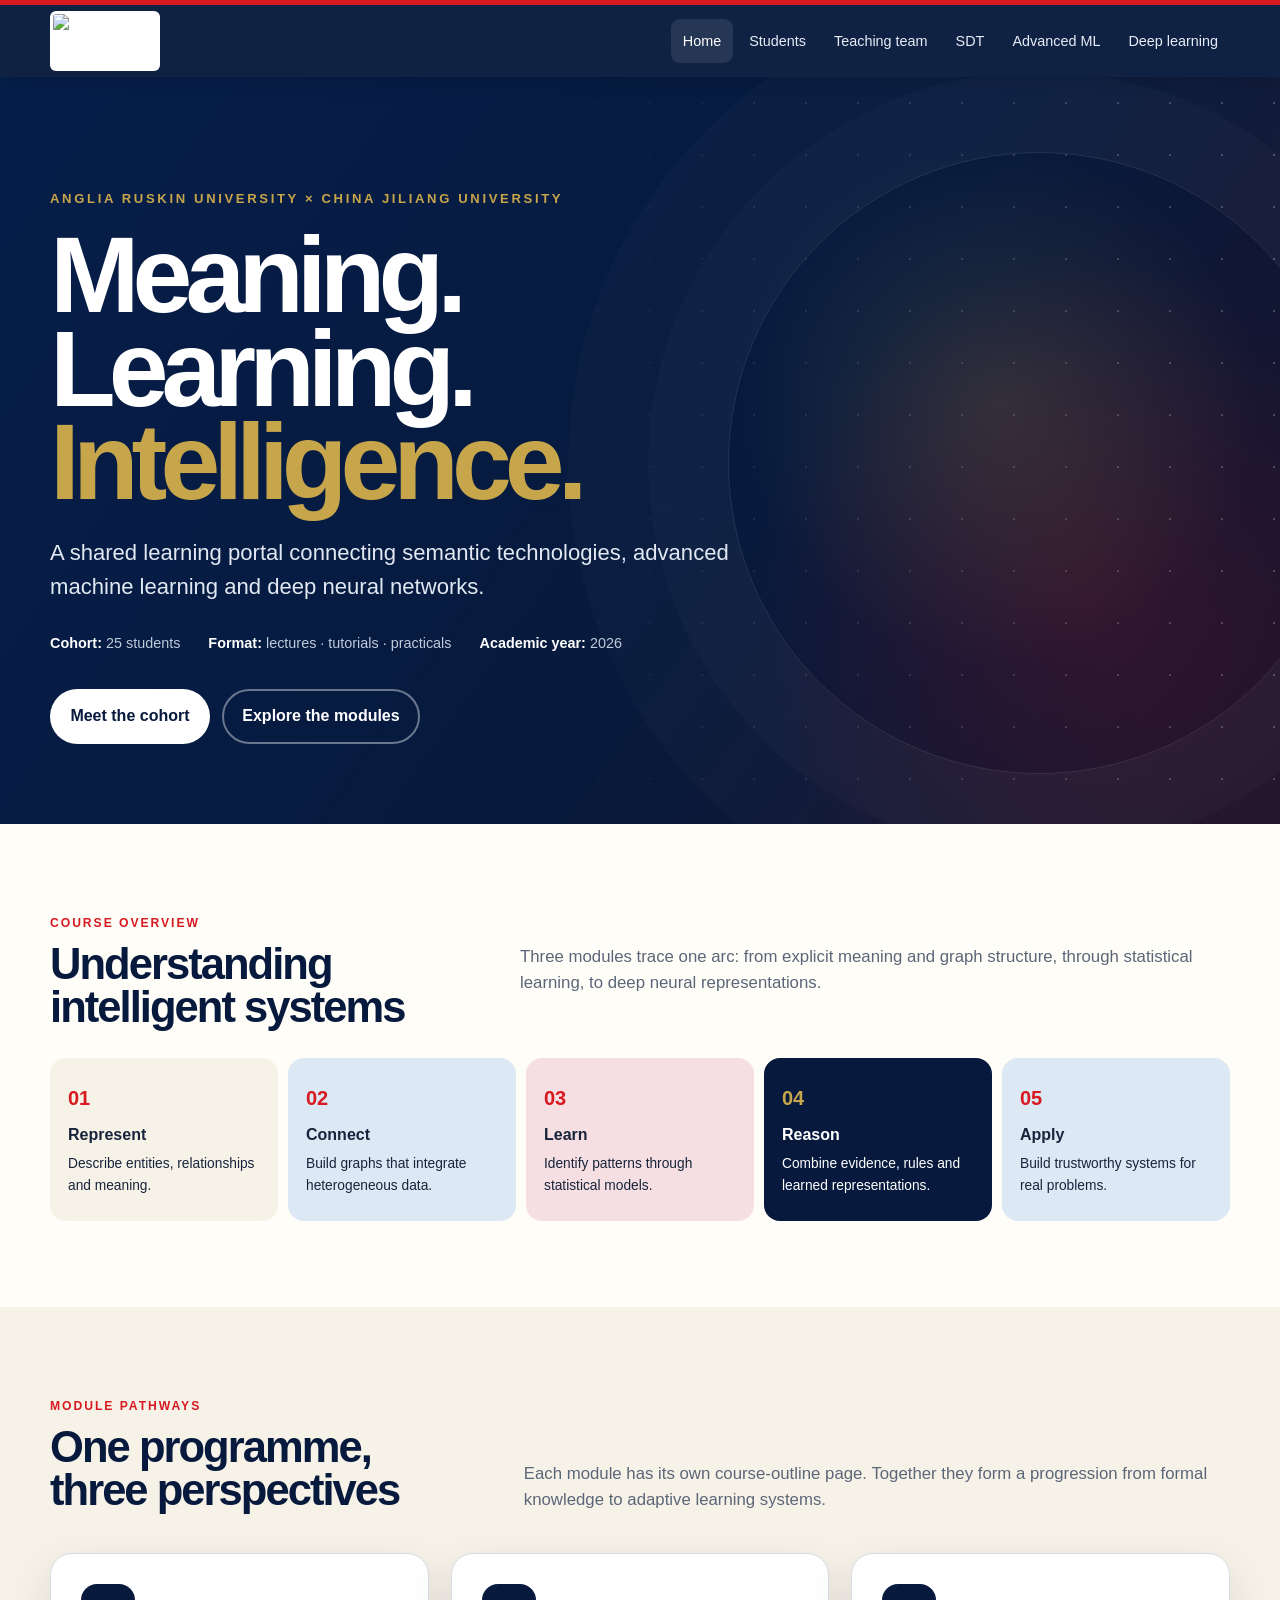
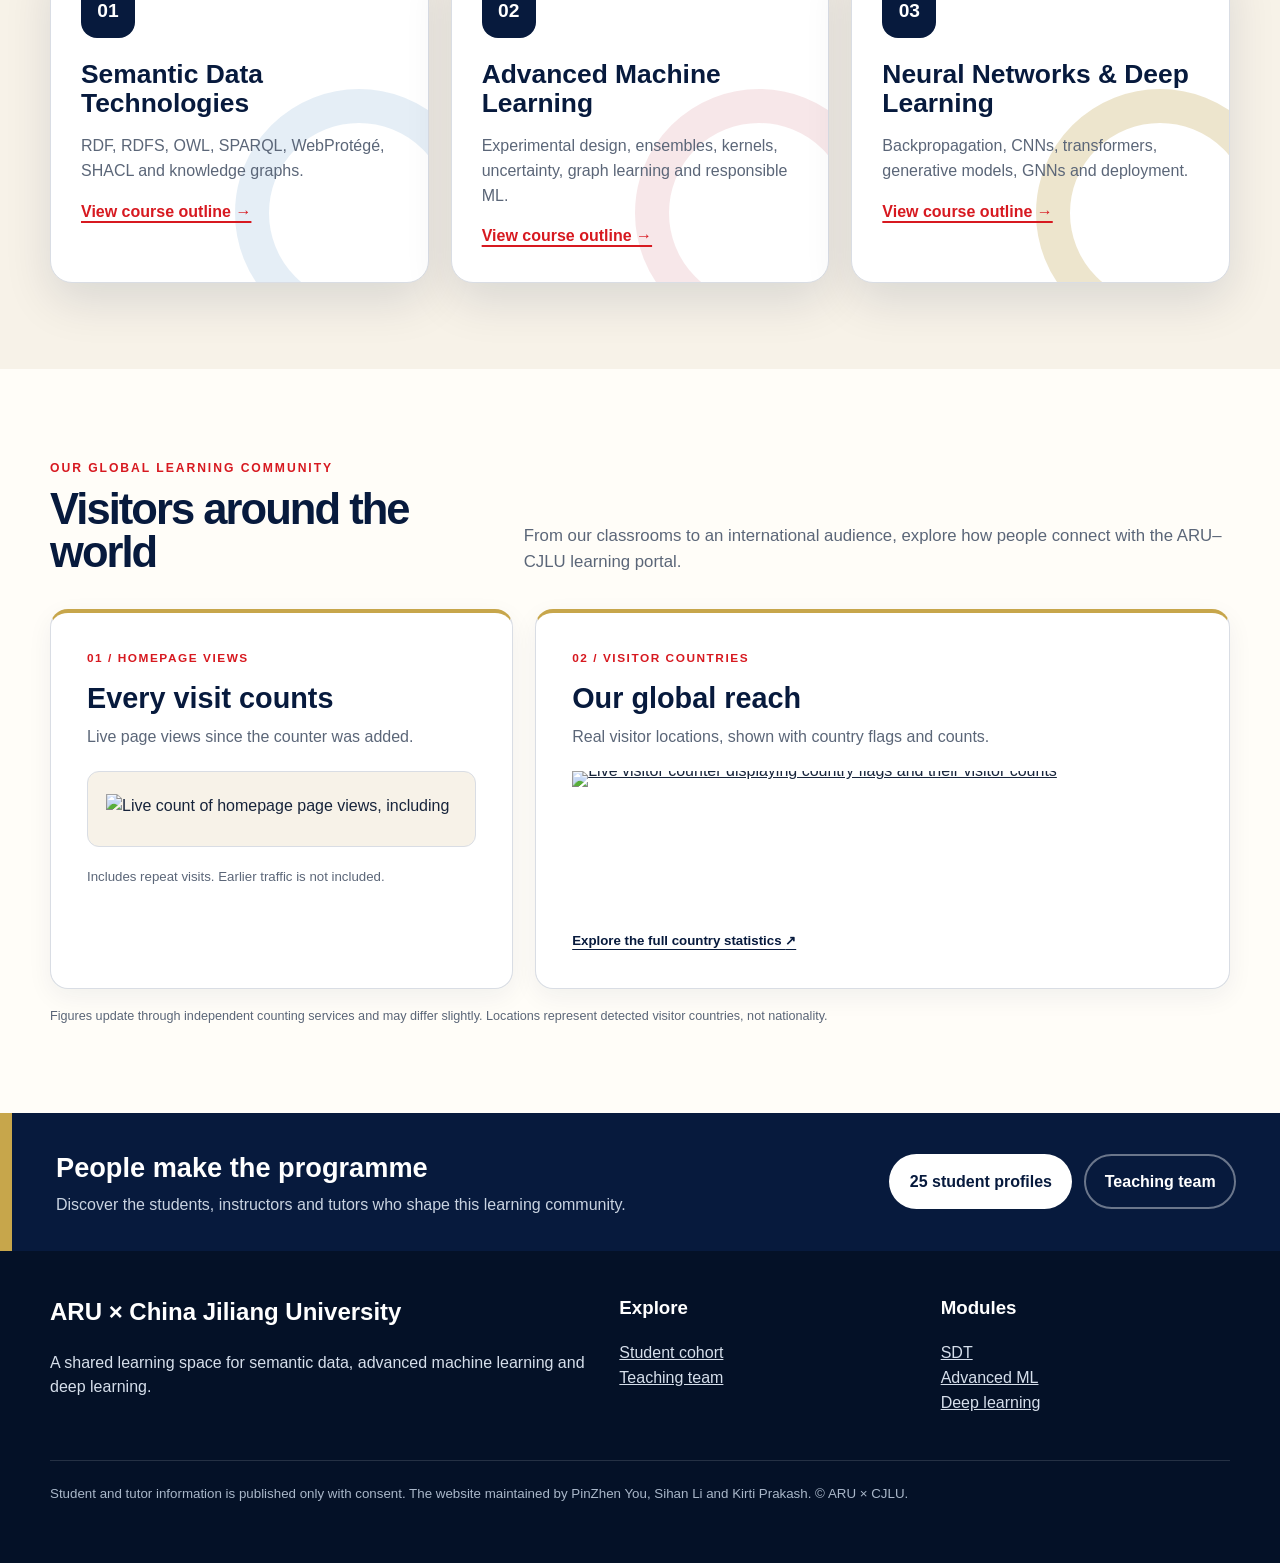
==== docs/index.html @ da1bf196 "Shorten the home overview and tighten its layout The heading becomes "Understanding intelligent syst" ====
<!doctype html>
<html lang="en">
<head>
  <meta charset="utf-8"><meta name="viewport" content="width=device-width,initial-scale=1">
  <meta name="description" content="ARU and China Jiliang University learning portal for Semantic Data Technologies, Advanced Machine Learning and Deep Learning.">
  <title>ARU × CJLU | AI & Semantic Data</title>
  <link rel="stylesheet" href="assets/css/site.css">
</head>
<body data-page="home">
  <a class="skip-link" href="#main">Skip to main content</a>
  <div data-site-header></div>
  <main id="main">
    <section class="hero">
      <div class="hero-inner">
        <div class="eyebrow">Anglia Ruskin University × China Jiliang University</div>
        <h1>Meaning.<br>Learning.<br><span>Intelligence.</span></h1>
        <p class="hero-lead">A shared learning portal connecting semantic technologies, advanced machine learning and deep neural networks.</p>
        <div class="hero-meta"><span><strong>Cohort:</strong> 25 students</span><span><strong>Format:</strong> lectures · tutorials · practicals</span><span><strong>Academic year:</strong> 2026</span></div>
        <div class="button-row"><a class="button" href="students.html">Meet the cohort</a><a class="button secondary" href="#modules">Explore the modules</a></div>
      </div>
    </section>

    <section class="section" id="overview">
      <div class="content">
        <div class="section-head"><div><span class="kicker">Course overview</span><h2>Understanding intelligent systems</h2></div><p>Three modules trace one arc: from explicit meaning and graph structure, through statistical learning, to deep neural representations.</p></div>
        <div class="journey" aria-label="Learning journey">
          <div class="journey-step"><b>01</b><span>Represent</span><p>Describe entities, relationships and meaning.</p></div>
          <div class="journey-step"><b>02</b><span>Connect</span><p>Build graphs that integrate heterogeneous data.</p></div>
          <div class="journey-step"><b>03</b><span>Learn</span><p>Identify patterns through statistical models.</p></div>
          <div class="journey-step"><b>04</b><span>Reason</span><p>Combine evidence, rules and learned representations.</p></div>
          <div class="journey-step"><b>05</b><span>Apply</span><p>Build trustworthy systems for real problems.</p></div>
        </div>
      </div>
    </section>

    <section class="section alt" id="modules">
      <div class="content">
        <div class="section-head"><div><span class="kicker">Module pathways</span><h2>One programme, three perspectives</h2></div><p>Each module has its own course-outline page. Together they form a progression from formal knowledge to adaptive learning systems.</p></div>
        <div class="module-grid">
          <article class="module-card"><span class="module-no">01</span><h3>Semantic Data Technologies</h3><p>RDF, RDFS, OWL, SPARQL, WebProtégé, SHACL and knowledge graphs.</p><a class="text-link" href="modules/semantic-data-technologies.html">View course outline →</a></article>
          <article class="module-card"><span class="module-no">02</span><h3>Advanced Machine Learning</h3><p>Experimental design, ensembles, kernels, uncertainty, graph learning and responsible ML.</p><a class="text-link" href="modules/advanced-machine-learning.html">View course outline →</a></article>
          <article class="module-card"><span class="module-no">03</span><h3>Neural Networks & Deep Learning</h3><p>Backpropagation, CNNs, transformers, generative models, GNNs and deployment.</p><a class="text-link" href="modules/deep-learning.html">View course outline →</a></article>
        </div>
      </div>
    </section>

    <section class="section visitor-section" id="visitor-reach" aria-labelledby="visitor-heading">
      <div class="content">
        <div class="section-head visitor-section-head">
          <div>
            <span class="kicker">Our global learning community</span>
            <h2 id="visitor-heading">Visitors around the world</h2>
          </div>
          <p>From our classrooms to an international audience, explore how people connect with the ARU–CJLU learning portal.</p>
        </div>

        <div class="visitor-panels">
          <article class="visitor-panel visitor-panel-views">
            <span class="visitor-panel-label">01 / Homepage views</span>
            <h3>Every visit counts</h3>
            <p>Live page views since the counter was added.</p>
            <div class="visitor-counter-display">
              <img class="visitor-count-image"
                   src="https://visitor-badge.laobi.icu/badge?page_id=kirtiprakash.aru-cjlu-ai-2026.home&amp;left_text=Page%20views&amp;left_color=071a3d&amp;right_color=c7a64b&amp;height=30"
                   alt="Live count of homepage page views, including repeat visits"
                   loading="eager">
            </div>
            <p class="visitor-panel-footnote">Includes repeat visits. Earlier traffic is not included.</p>
          </article>

          <article class="visitor-panel visitor-panel-countries">
            <span class="visitor-panel-label">02 / Visitor countries</span>
            <h3>Our global reach</h3>
            <p>Real visitor locations, shown with country flags and counts.</p>
            <div class="visitor-country-widget" id="visitor-country-widget">
              <a href="https://liveflagcounter.com/stats/OPDvPrSf"
                 target="_blank" rel="noopener noreferrer"
                 aria-label="Open the full visitor country statistics">
                <img src="https://liveflagcounter.com/c/OPDvPrSf.png"
                     alt="Live visitor counter displaying country flags and their visitor counts"
                     loading="eager">
              </a>
            </div>
            <p class="visitor-panel-footnote">
              <a class="visitor-stats-link" href="https://liveflagcounter.com/stats/OPDvPrSf"
                 target="_blank" rel="noopener noreferrer">Explore the full country statistics <span aria-hidden="true">↗</span></a>
            </p>
          </article>
        </div>
        <p class="visitor-method-note">Figures update through independent counting services and may differ slightly. Locations represent detected visitor countries, not nationality.</p>
      </div>
    </section>

    <section class="band"><div class="content"><div><h2>People make the programme</h2><p>Discover the students, instructors and tutors who shape this learning community.</p></div><div class="button-row"><a class="button" href="students.html">25 student profiles</a><a class="button secondary" href="team.html">Teaching team</a></div></div></section>
  </main>
  <div data-site-footer></div>
  <script src="assets/js/header-footer.js"></script><script src="assets/js/site.js"></script>
</body>
</html>
---- docs/assets/css/site.css ----
:root {
  --navy: #071a3d;
  --navy-2: #102a56;
  --red: #d71920;
  --gold: #c7a64b;
  --blue-grey: #6f8299;
  --cream: #f7f2e8;
  --paper: #fffdf8;
  --pink: #f5dfe2;
  --sky: #dce8f3;
  --ink: #17243b;
  --muted: #5b6678;
  --line: #d9dde4;
  --shadow: 0 18px 48px rgba(7, 26, 61, .12);
  --radius: 22px;
}

* { box-sizing: border-box; }
html { scroll-behavior: smooth; }
body {
  margin: 0;
  color: var(--ink);
  background: var(--paper);
  font-family: Arial, Helvetica, sans-serif;
  line-height: 1.55;
}
a { color: inherit; }
img { max-width: 100%; }
.sr-only { position: absolute !important; width: 1px !important; height: 1px !important; padding: 0 !important; margin: -1px !important; overflow: hidden !important; clip: rect(0,0,0,0) !important; white-space: nowrap !important; border: 0 !important; }
.skip-link { position: absolute; left: -999px; top: 0; z-index: 99; }
.skip-link:focus { left: 1rem; top: 1rem; padding: .75rem 1rem; background: white; color: var(--navy); }

.site-header {
  position: sticky;
  top: 0;
  z-index: 30;
  color: #fff;
  background: rgba(7, 26, 61, .96);
  border-top: 5px solid var(--red);
  box-shadow: 0 4px 18px rgba(0,0,0,.12);
}
.header-inner {
  width: min(1180px, calc(100% - 40px));
  min-height: 72px;
  margin: auto;
  display: flex;
  align-items: center;
  justify-content: space-between;
  gap: 24px;
}
.brand { display: flex; align-items: center; gap: 13px; text-decoration: none; }
.brand-mark {
  width: 46px; height: 46px; border-radius: 14px;
  display: grid; place-items: center;
  color: var(--navy); background: var(--gold);
  font-weight: 900; letter-spacing: -.08em;
}
.brand-copy strong { display: block; font-size: .98rem; }
.brand-copy span { display: block; color: #c8d3e3; font-size: .76rem; letter-spacing: .08em; text-transform: uppercase; }
.nav-toggle { display: none; border: 1px solid #ffffff55; color: #fff; background: transparent; padding: .55rem .75rem; border-radius: 10px; }
.site-nav { display: flex; align-items: center; gap: 4px; }
.site-nav a { padding: .7rem .75rem; border-radius: 9px; text-decoration: none; color: #e7edf6; font-size: .9rem; }
.site-nav a:hover, .site-nav a:focus-visible, .site-nav a[aria-current="page"] { color: #fff; background: #ffffff18; }

.hero {
  position: relative;
  min-height: 650px;
  color: #fff;
  overflow: hidden;
  background:
    radial-gradient(circle at 78% 44%, rgba(199,166,75,.16), transparent 24%),
    radial-gradient(circle at 85% 70%, rgba(215,25,32,.16), transparent 28%),
    linear-gradient(125deg, #061e4a 0%, #071a3d 58%, #1b1229 100%);
}
.hero::before {
  content: ""; position: absolute; inset: 0; opacity: .42;
  background-image: radial-gradient(circle, rgba(255,255,255,.55) 1.3px, transparent 1.5px);
  background-size: 52px 52px;
  mask-image: linear-gradient(90deg, transparent 38%, black 100%);
}
.hero::after {
  content: ""; position: absolute; right: -70px; top: 75px; width: 620px; height: 620px;
  border: 1px solid rgba(255,255,255,.11); border-radius: 50%;
  box-shadow: 0 0 0 80px rgba(255,255,255,.018), 0 0 0 160px rgba(255,255,255,.014);
}
.hero-inner {
  position: relative; z-index: 2;
  width: min(1180px, calc(100% - 40px)); margin: auto;
  padding: 112px 0 80px;
}
.eyebrow { color: var(--gold); font-size: .82rem; font-weight: 800; letter-spacing: .2em; text-transform: uppercase; }
.hero h1 { max-width: 850px; margin: 20px 0 26px; font-size: clamp(3.5rem, 8.4vw, 7.2rem); line-height: .87; letter-spacing: -.065em; }
.hero h1 span { color: var(--gold); }
.hero-lead { max-width: 720px; margin: 0 0 28px; font-size: clamp(1.05rem, 2vw, 1.38rem); color: #e1e8f2; }
.hero-meta { display: flex; flex-wrap: wrap; gap: 14px 28px; margin: 0 0 34px; color: #becbda; font-size: .9rem; }
.hero-meta strong { color: #fff; }
.button-row { display: flex; flex-wrap: wrap; gap: 12px; }
.button { display: inline-flex; align-items: center; gap: 9px; padding: .82rem 1.15rem; border-radius: 999px; font-weight: 800; text-decoration: none; background: #fff; color: var(--navy); border: 2px solid transparent; }
.button:hover { transform: translateY(-2px); box-shadow: 0 10px 26px rgba(0,0,0,.22); }
.button.secondary { color: #fff; background: transparent; border-color: #ffffff66; }
.button.red { color: #fff; background: var(--red); }

.content { width: min(1180px, calc(100% - 40px)); margin: auto; }
.section { padding: 86px 0; }
.section.alt { background: var(--cream); }
.section-head { display: grid; grid-template-columns: minmax(0, .75fr) minmax(320px, 1.25fr); gap: 50px; align-items: end; margin-bottom: 40px; }
.section-head h2 { margin: 8px 0 0; color: var(--navy); font-size: clamp(2rem, 3.4vw, 3rem); line-height: 1; letter-spacing: -.045em; }
.section-head p { margin: 0; color: var(--muted); font-size: 1.05rem; }

/* Home overview: heading and summary are both short now, so centre the pair and
   tighten the gap. Bottom-aligning a five-line heading against three lines of
   text left a wide empty band above the paragraph. */
#overview .section-head { align-items: center; gap: 44px; margin-bottom: 28px; }
.kicker { color: var(--red); text-transform: uppercase; letter-spacing: .16em; font-size: .76rem; font-weight: 900; }

.module-grid, .profile-grid, .feature-grid { display: grid; gap: 22px; }
.module-grid { grid-template-columns: repeat(3, 1fr); }
.module-card { position: relative; min-height: 330px; padding: 30px; border-radius: var(--radius); overflow: hidden; background: #fff; border: 1px solid var(--line); box-shadow: var(--shadow); }
.module-card::after { content: ""; position: absolute; right: -55px; bottom: -55px; width: 180px; height: 180px; border: 34px solid var(--sky); border-radius: 50%; opacity: .75; }
.module-card:nth-child(2)::after { border-color: var(--pink); }
.module-card:nth-child(3)::after { border-color: #e7ddbd; }
.module-no { display: inline-grid; place-items: center; width: 54px; height: 54px; border-radius: 16px; color: #fff; background: var(--navy); font-size: 1.2rem; font-weight: 900; }
.module-card h3 { position: relative; z-index: 1; margin: 22px 0 12px; color: var(--navy); font-size: 1.65rem; line-height: 1.1; }
.module-card p { position: relative; z-index: 1; color: var(--muted); }
.text-link { position: relative; z-index: 1; font-weight: 900; color: var(--red); text-decoration-thickness: 2px; text-underline-offset: 4px; }

.band { color: #fff; background: var(--navy); border-left: 12px solid var(--gold); padding: 34px 0; }
.band .content { display: flex; align-items: center; justify-content: space-between; gap: 28px; }
.band h2 { margin: 0 0 4px; font-size: 1.7rem; }
.band p { margin: 0; color: #c9d3e1; }

.page-hero { color: #fff; background: linear-gradient(122deg, var(--navy), #102c5f 70%, #25142c); padding: 82px 0 74px; }
.page-hero h1 { max-width: 900px; margin: 12px 0 18px; font-size: clamp(3rem, 7vw, 6rem); line-height: .95; letter-spacing: -.06em; }
.page-hero p { max-width: 760px; margin: 0; color: #d8e1ed; font-size: 1.15rem; }
.privacy-note { margin-top: 28px; max-width: 850px; padding: 16px 18px; border-left: 5px solid var(--gold); background: rgba(255,255,255,.09); border-radius: 0 12px 12px 0; }

.toolbar { display: flex; flex-wrap: wrap; gap: 12px; margin: 0 0 28px; }
.search-box { flex: 1 1 280px; padding: .9rem 1rem; border: 1px solid #bfc7d2; border-radius: 12px; font: inherit; background: #fff; }
.search-box:focus { outline: 3px solid rgba(199,166,75,.35); border-color: var(--navy); }
.profile-grid { grid-template-columns: repeat(4, 1fr); }
.profile-card { overflow: hidden; background: #fff; border: 1px solid var(--line); border-radius: 18px; box-shadow: 0 12px 34px rgba(7,26,61,.09); }
.portrait { aspect-ratio: 4/3; display: grid; place-items: center; color: #fff; background: linear-gradient(145deg, var(--navy-2), var(--navy)); position: relative; overflow: hidden; }
.portrait::after { content: ""; position: absolute; width: 150px; height: 150px; border-radius: 50%; border: 26px solid rgba(199,166,75,.27); right: -35px; bottom: -40px; }
.portrait img { width: 100%; height: 100%; object-fit: cover; }
.initials { width: 92px; height: 92px; border-radius: 50%; display: grid; place-items: center; border: 3px solid rgba(255,255,255,.8); background: rgba(255,255,255,.12); font-weight: 900; font-size: 1.7rem; }
.profile-copy { padding: 21px; }
.profile-role { color: var(--red); font-size: .7rem; font-weight: 900; letter-spacing: .14em; text-transform: uppercase; }
.profile-copy h2, .profile-copy h3 { margin: 5px 0 8px; color: var(--navy); font-size: 1.25rem; line-height: 1.15; }
.profile-copy p { margin: 7px 0; color: var(--muted); font-size: .9rem; }
.profile-copy strong { color: var(--ink); }
/* Student group label: a quiet left-bar label under the name. Deliberately
   plain so it does not compete with the red role label above it; the group
   leader swaps the bar to red and gains a small LEADER badge. */
.profile-group {
  display: inline-flex;
  align-items: center;
  gap: 8px;
  margin: 0 0 10px;
  padding-left: 9px;
  border-left: 3px solid var(--gold);
  color: var(--muted);
  font-size: .95rem;
  font-weight: 700;
  letter-spacing: .02em;
  line-height: 1.4;
}
.profile-group.is-leader {
  border-left-color: var(--red);
  color: var(--navy);
}
.profile-group-lead {
  padding: 1px 6px 2px;
  border-radius: 4px;
  background: var(--red);
  color: #fff;
  font-size: .62rem;
  font-weight: 900;
  letter-spacing: .12em;
  text-transform: uppercase;
}

/* Story quote banner: a cream band directly under the hero, before the profile
   grid. Two columns on wide screens so a ten-line dialogue does not run tall. */
.quote-banner {
  padding: 56px 0;
  background: var(--cream);
  border-top: 1px solid var(--line);
  border-bottom: 1px solid var(--line);
}
.story-quote {
  position: relative;
  display: grid;
  grid-template-columns: minmax(0, .3fr) minmax(0, 1fr);
  gap: 20px 40px;
  align-items: start;
  margin: 0;
  padding-left: 26px;
  border-left: 6px solid var(--gold);
}
.story-quote h2 {
  grid-column: 1;
  grid-row: 1 / span 2;
  align-self: start;
  margin: 0;
  color: var(--navy);
  font-size: clamp(1.5rem, 2.6vw, 2.1rem);
  line-height: 1.12;
}
.story-quote blockquote {
  grid-column: 2;
  margin: 0;
  padding: 0;
}
.story-quote blockquote p {
  margin: 0 0 14px;
  color: var(--muted);
  font-size: 1.1rem;
  line-height: 1.65;
}
.story-quote blockquote p:last-child { margin-bottom: 0; }
.story-quote figcaption {
  grid-column: 2;
  margin-top: 4px;
  padding-top: 16px;
  border-top: 2px solid rgba(199,166,75,.45);
}
.story-quote .proverb-zh {
  display: block;
  color: var(--navy);
  font-family: "PingFang SC", "Hiragino Sans GB", "Microsoft YaHei", "Noto Sans SC", sans-serif;
  font-size: 1.6rem;
  font-weight: 700;
  letter-spacing: .12em;
  line-height: 1.2;
}
.story-quote .proverb-pinyin {
  display: block;
  margin-top: 6px;
  color: var(--gold);
  font-size: .78rem;
  font-weight: 700;
  letter-spacing: .14em;
  text-transform: uppercase;
}
.story-quote .proverb-en {
  display: block;
  margin-top: 10px;
  color: var(--navy);
  font-size: 1.15rem;
  font-weight: 700;
  line-height: 1.45;
}
.story-quote figcaption cite {
  display: block;
  margin-top: 8px;
  color: var(--muted);
  font-size: .82rem;
  font-style: normal;
}
.profile-card.placeholder { background: #fcfbf7; }

.team-grid { display: grid; grid-template-columns: repeat(3, 1fr); gap: 24px; }
.team-card { padding: 26px; border-radius: 20px; border-top: 6px solid var(--red); background: #fff; box-shadow: var(--shadow); }
.team-card .portrait { border-radius: 14px; aspect-ratio: 5/3; margin-bottom: 20px; }
.team-card h2 { color: var(--navy); margin: 6px 0 8px; }
.team-card p { color: var(--muted); }
.team-card dl { margin: 18px 0 0; border-top: 1px solid var(--line); }
.team-card dt { margin-top: 12px; color: var(--red); font-size: .72rem; font-weight: 900; letter-spacing: .1em; text-transform: uppercase; }
.team-card dd { margin: 2px 0 0; }

.module-summary { display: grid; grid-template-columns: 1.2fr .8fr; gap: 32px; align-items: start; }
.summary-panel, .outcomes { padding: 30px; border-radius: 20px; background: #fff; border: 1px solid var(--line); box-shadow: var(--shadow); }
.summary-panel h2, .outcomes h2 { margin-top: 0; color: var(--navy); }
.outcomes { background: var(--navy); color: #fff; }
.outcomes h2 { color: #fff; }
.outcomes li { margin: .65rem 0; color: #dce5f0; }

.outline-table { width: 100%; border-collapse: separate; border-spacing: 0; overflow: hidden; border: 1px solid var(--line); border-radius: 18px; background: #fff; box-shadow: var(--shadow); }
.outline-table th { padding: 16px; color: #fff; background: var(--navy); text-align: left; font-size: .78rem; letter-spacing: .09em; text-transform: uppercase; }
.outline-table td { padding: 16px; border-top: 1px solid var(--line); vertical-align: top; }
.outline-table tr:nth-child(even) td { background: #faf8f2; }
.outline-table td:first-child { width: 80px; color: var(--red); font-weight: 900; }
.outline-table strong { color: var(--navy); }
.tag { display: inline-block; margin-top: 7px; padding: .25rem .55rem; border-radius: 999px; color: var(--navy); background: var(--sky); font-size: .72rem; font-weight: 800; }

.journey { display: grid; grid-template-columns: repeat(5, 1fr); gap: 10px; }
.journey-step { position: relative; padding: 25px 18px; min-height: 155px; border-radius: 16px; background: var(--cream); }
.journey-step:nth-child(2), .journey-step:nth-child(5) { background: var(--sky); }
.journey-step:nth-child(3) { background: var(--pink); }
.journey-step:nth-child(4) { color: #fff; background: var(--navy); }
.journey-step b { display: block; color: var(--red); font-size: 1.25rem; }
.journey-step:nth-child(4) b { color: var(--gold); }
.journey-step span { display: block; margin-top: 9px; font-weight: 800; }
.journey-step p { margin: 6px 0 0; font-size: .86rem; }

.site-footer { padding: 42px 0; color: #d6dfeb; background: #041127; }
.footer-grid { display: grid; grid-template-columns: 1.3fr .7fr .7fr; gap: 32px; }
.site-footer h2, .site-footer h3 { margin-top: 0; color: #fff; }
.site-footer a { color: #d6dfeb; }
.site-footer small { color: #a9b7c9; }
.footer-note { margin-top: 28px; padding-top: 20px; border-top: 1px solid #ffffff22; }
.empty-state { padding: 34px; border: 1px dashed var(--blue-grey); border-radius: 16px; color: var(--muted); text-align: center; }

@media (max-width: 980px) {
  .module-grid, .team-grid { grid-template-columns: repeat(2, 1fr); }
  .profile-grid { grid-template-columns: repeat(3, 1fr); }
  .journey { grid-template-columns: repeat(3, 1fr); }
  .module-summary { grid-template-columns: 1fr; }
}
@media (max-width: 760px) {
  .header-inner { min-height: 66px; }
  .nav-toggle { display: block; }
  .site-nav { display: none; position: absolute; left: 0; right: 0; top: 66px; flex-direction: column; align-items: stretch; padding: 12px 20px 18px; background: var(--navy); }
  .site-nav.open { display: flex; }
  .hero { min-height: 610px; }
  .hero-inner { padding-top: 86px; }
  .section-head { grid-template-columns: 1fr; gap: 18px; }
  .module-grid, .profile-grid, .team-grid { grid-template-columns: repeat(2, 1fr); }
  .footer-grid { grid-template-columns: 1fr; }
  .outline-wrap { overflow-x: auto; padding-bottom: 10px; }
  .outline-table { min-width: 720px; }
  .journey { grid-template-columns: 1fr 1fr; }
  .story-quote { grid-template-columns: 1fr; gap: 14px; padding-left: 20px; }
  .story-quote h2, .story-quote blockquote, .story-quote figcaption { grid-column: 1; }
  .quote-banner { padding: 40px 0; }
}
@media (max-width: 520px) {
  .brand-copy span { display: none; }
  .module-grid, .profile-grid, .team-grid, .journey { grid-template-columns: 1fr; }
  .band .content { align-items: flex-start; flex-direction: column; }
  .page-hero { padding: 60px 0; }
}
@media (prefers-reduced-motion: no-preference) {
  .module-card, .profile-card, .team-card, .button { transition: transform .2s ease, box-shadow .2s ease; }
  .module-card:hover, .profile-card:hover, .team-card:hover { transform: translateY(-4px); box-shadow: 0 20px 48px rgba(7,26,61,.15); }
}

/* ARU × CJLU logo in navigation bar */
.brand-logo {
  display: block;
  width: 110px;
  height: 60px;
  max-width: 110px;
  object-fit: contain;
  background: white;
  border-radius: 6px;
  padding: 3px;
}

.brand {
  flex-shrink: 0;
}

.header-inner {
  min-height: 72px;
}

/* Teaching-team headshots: square frames preserve faces in portrait and square photos. */
.team-card .portrait {
  width: 100%;
  aspect-ratio: 1 / 1;
  height: auto;
  overflow: hidden;
  border-radius: 12px;
  margin-bottom: 18px;
  background: #f1f3f5;
}

.team-card .portrait img {
  display: block;
  width: 100%;
  height: 100%;
  object-fit: cover;
  object-position: center 23%;
}

/* Keep photos unobstructed by the decorative circle. */
.team-card .portrait::after {
  display: none;
}


/* Semantic Data Technologies: twelve-day course directory */
.sdt-topic-grid {
  display: grid;
  grid-template-columns: repeat(4, minmax(0, 1fr));
  gap: 14px;
}
.sdt-topic-link {
  display: grid;
  grid-template-columns: 1fr auto;
  grid-template-rows: auto 1fr;
  gap: 10px;
  min-height: 125px;
  padding: 20px;
  border: 1px solid var(--line);
  border-radius: 14px;
  background: #fff;
  color: var(--navy);
  text-decoration: none;
  box-shadow: 0 5px 15px rgba(7, 26, 61, .035);
}
.sdt-topic-link:hover,
.sdt-topic-link:focus-visible {
  border-color: var(--gold);
  box-shadow: 0 7px 22px rgba(7, 26, 61, .12);
}
.sdt-topic-day {
  grid-column: 1;
  color: var(--red);
  font-size: .73rem;
  font-weight: 800;
  letter-spacing: .09em;
  text-transform: uppercase;
}
.sdt-topic-name {
  grid-column: 1;
  align-self: end;
  font-size: 1.02rem;
  font-weight: 700;
  line-height: 1.35;
}
.sdt-topic-arrow {
  grid-column: 2;
  grid-row: 1 / 3;
  align-self: end;
  color: var(--blue-grey);
}
.sdt-day-list {
  display: grid;
  grid-template-columns: repeat(2, minmax(0, 1fr));
  gap: 12px 24px;
  margin: 0;
  padding: 0;
  list-style: none;
}
.sdt-day-item {
  display: flex;
  align-items: center;
  gap: 18px;
  padding: 18px 20px;
  background: #fff;
  border: 1px solid var(--line);
  border-radius: 12px;
  scroll-margin-top: 100px;
}
.sdt-day-number {
  flex: 0 0 43px;
  color: var(--red);
  font-size: 1.28rem;
  font-weight: 800;
  font-variant-numeric: tabular-nums;
}
.sdt-day-label {
  color: var(--muted);
  font-size: .75rem;
}
.sdt-day-item h3 {
  margin: 3px 0 0;
  color: var(--navy);
  font-size: 1rem;
  line-height: 1.35;
}
@media (max-width: 950px) {
  .sdt-topic-grid { grid-template-columns: repeat(3, minmax(0, 1fr)); }
}
@media (max-width: 700px) {
  .sdt-topic-grid { grid-template-columns: repeat(2, minmax(0, 1fr)); }
  .sdt-day-list { grid-template-columns: 1fr; }
}
@media (max-width: 440px) {
  .sdt-topic-grid { grid-template-columns: 1fr; }
  .sdt-topic-link { min-height: 90px; }
}

.profile-card .portrait {
  aspect-ratio: 1 / 1;
  overflow: hidden;
}

.profile-card .portrait img {
  width: 100%;
  height: 100%;
  object-fit: cover;
  object-position: center 23%;
}

.profile-card .portrait::after {
  display: none;
}


/* Homepage global reach counters: styled to fit the academic programme. */
.visitor-section {
  background: var(--paper);
}
.visitor-section-head { margin-bottom: 34px; }
.visitor-panels {
  display: grid;
  grid-template-columns: minmax(0, .8fr) minmax(0, 1.2fr);
  gap: 22px;
  align-items: stretch;
}
.visitor-panel {
  position: relative;
  min-width: 0;
  padding: clamp(24px, 3vw, 36px);
  overflow: hidden;
  border: 1px solid var(--line);
  border-top: 4px solid var(--gold);
  border-radius: 18px;
  background: #fff;
  box-shadow: 0 8px 26px rgba(7, 26, 61, .06);
}
.visitor-panel-label {
  display: block;
  color: var(--red);
  font-size: .74rem;
  font-weight: 900;
  letter-spacing: .13em;
  text-transform: uppercase;
}
.visitor-panel h3 {
  color: var(--navy);
  font-size: clamp(1.3rem, 2.4vw, 1.8rem);
  line-height: 1.2;
  margin: 14px 0 9px;
}
.visitor-panel > p {
  color: var(--muted);
  margin: 0 0 22px;
}
.visitor-counter-display {
  display: inline-flex;
  max-width: 100%;
  min-height: 76px;
  align-items: center;
  padding: 14px 18px;
  background: var(--cream);
  border: 1px solid var(--line);
  border-radius: 12px;
}
.visitor-count-image {
  display: block;
  width: auto;
  max-width: 100%;
  height: 30px;
}
.visitor-country-widget {
  display: flex;
  min-height: 140px;
  align-items: flex-start;
  justify-content: flex-start;
}
.visitor-country-widget a {
  display: inline-block;
  max-width: 100%;
  line-height: 0;
  border-radius: 8px;
}
.visitor-country-widget img {
  display: block;
  width: auto;
  max-width: 100%;
  height: auto;
}
.visitor-panel > .visitor-panel-footnote {
  margin: 20px 0 0;
  font-size: .83rem;
  color: var(--muted);
}
.visitor-stats-link {
  color: var(--navy);
  font-weight: 800;
  text-decoration-thickness: 1px;
  text-underline-offset: 4px;
}
.visitor-stats-link:hover,
.visitor-stats-link:focus-visible {
  color: var(--red);
}
.visitor-method-note {
  margin: 18px 0 0;
  color: var(--muted);
  font-size: .79rem;
}
@media (max-width: 760px) {
  .visitor-panels { grid-template-columns: 1fr; }
  .visitor-panel { padding: 24px; }
}
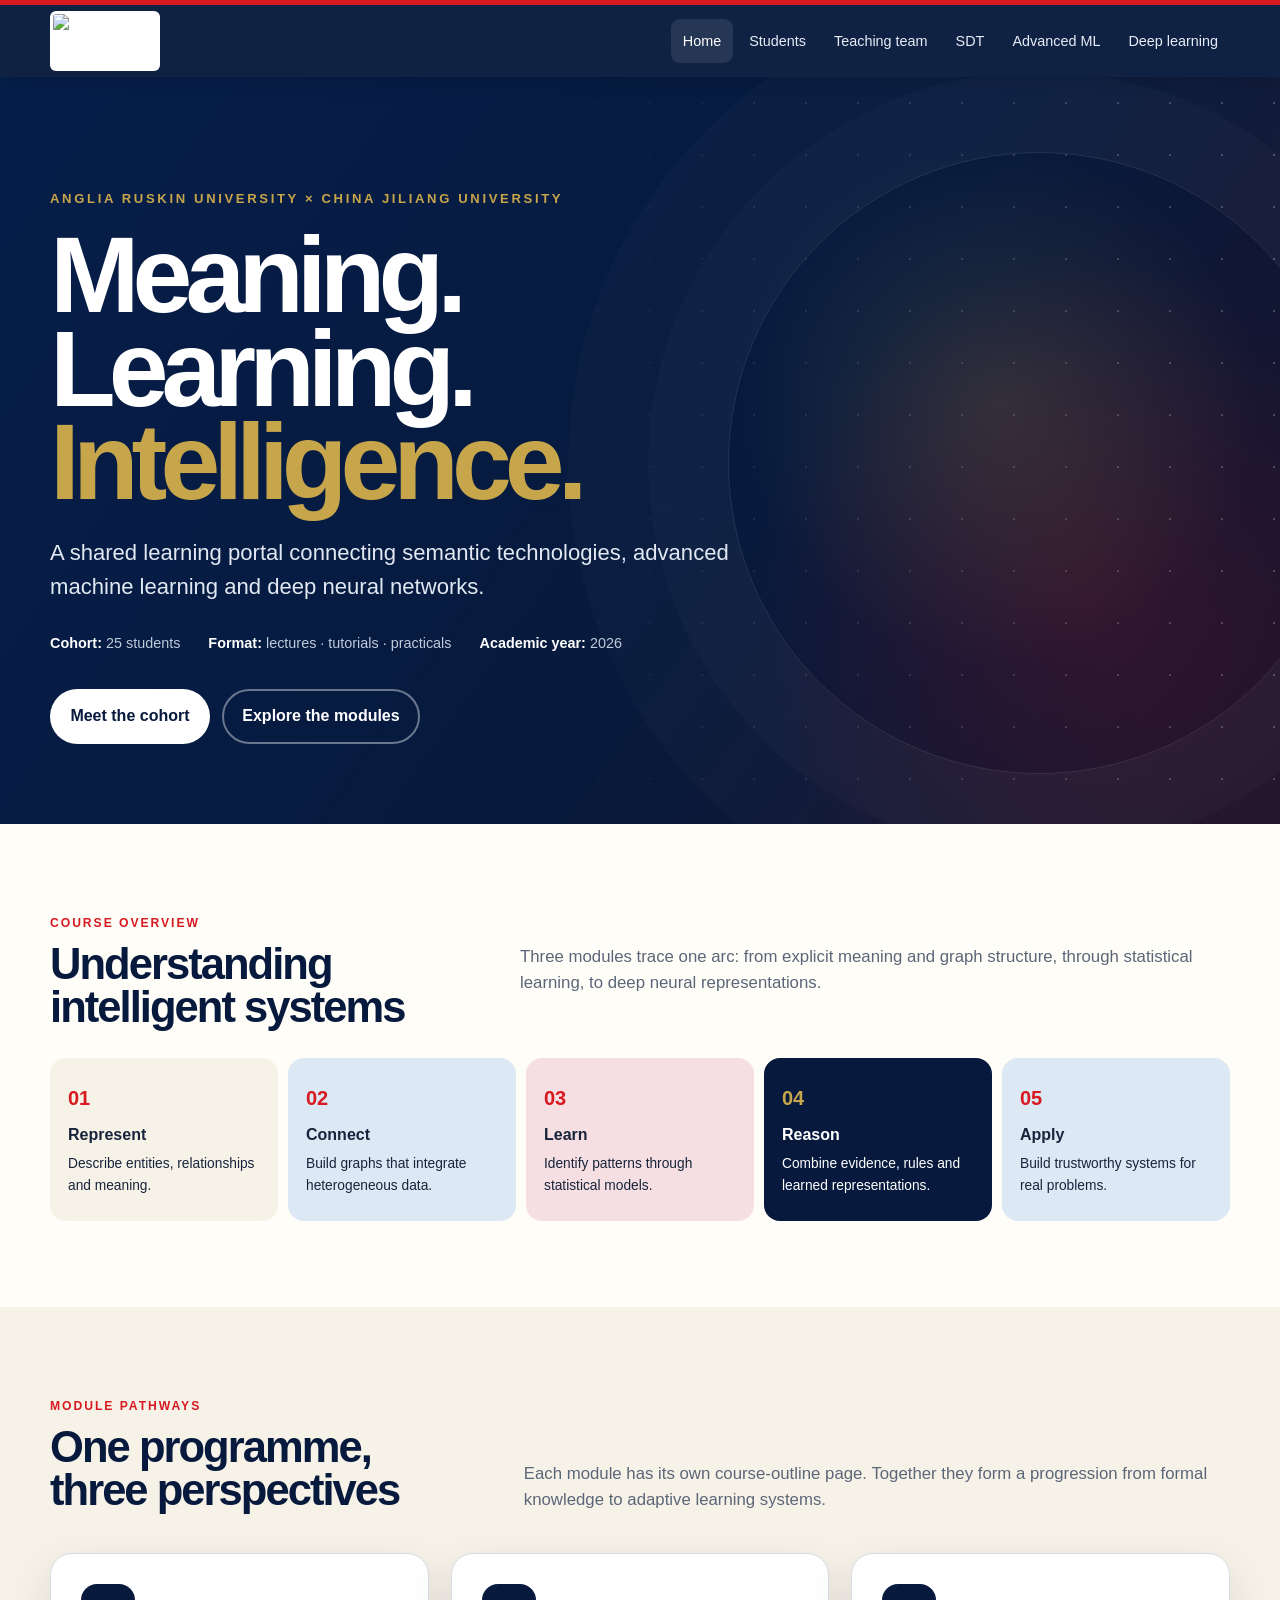
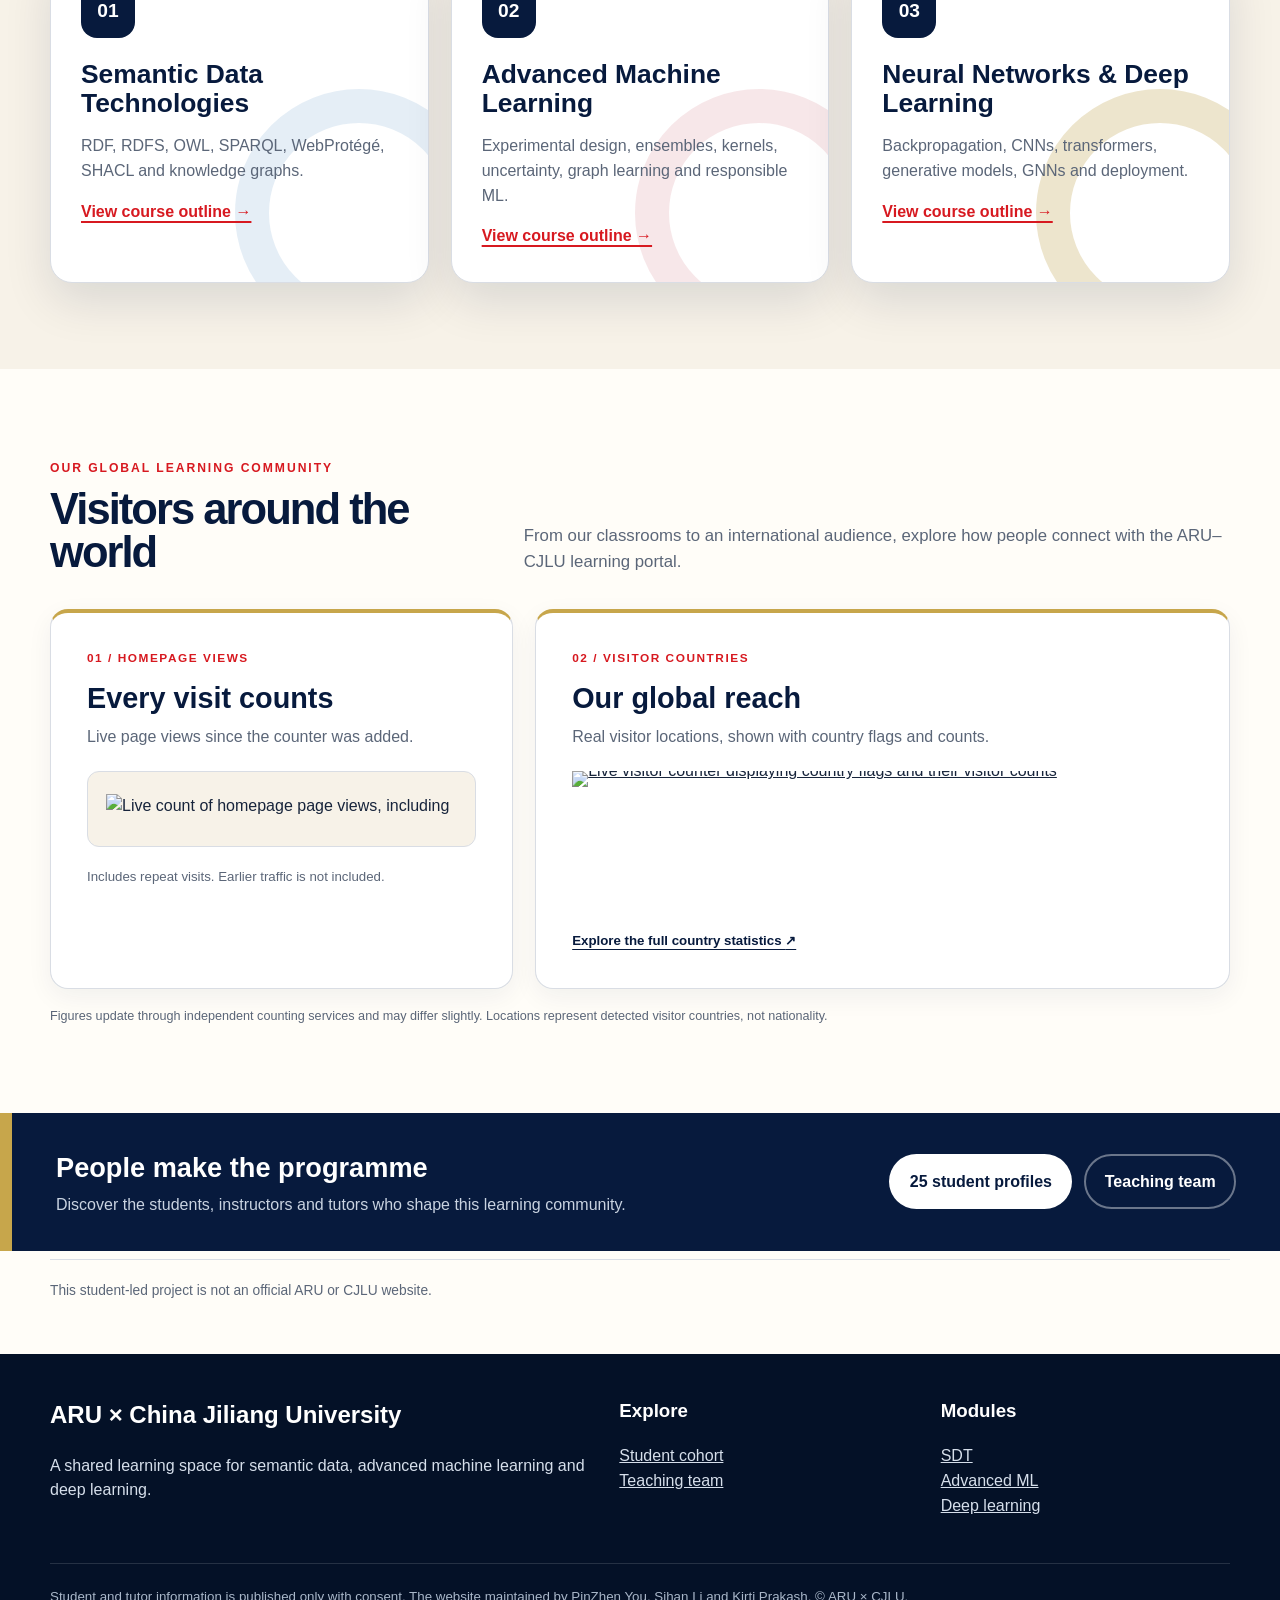
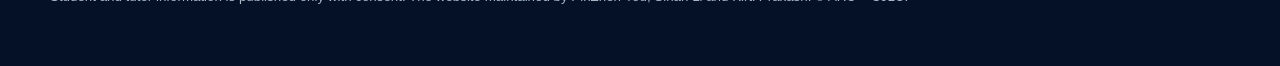
==== commit 6982a593: "Add page disclaimers to the home and students pages The home page now states that this student-led p" ====
--- a/docs/index.html
+++ b/docs/index.html
@@ -92,6 +92,8 @@
     </section>
 
     <section class="band"><div class="content"><div><h2>People make the programme</h2><p>Discover the students, instructors and tutors who shape this learning community.</p></div><div class="button-row"><a class="button" href="students.html">25 student profiles</a><a class="button secondary" href="team.html">Teaching team</a></div></div></section>
+
+    <section class="page-disclaimer"><div class="content"><p>This student-led project is not an official ARU or CJLU website.</p></div></section>
   </main>
   <div data-site-footer></div>
   <script src="assets/js/header-footer.js"></script><script src="assets/js/site.js"></script>
--- a/docs/assets/css/site.css
+++ b/docs/assets/css/site.css
@@ -257,6 +257,18 @@
   font-size: .82rem;
   font-style: normal;
 }
+
+/* Page-level disclaimer: a quiet line at the foot of the content, set off by a
+   hairline rule so it reads as a note about the page rather than body copy. */
+.page-disclaimer { padding: 8px 0 52px; }
+.page-disclaimer p {
+  margin: 0;
+  padding-top: 20px;
+  border-top: 1px solid var(--line);
+  color: var(--muted);
+  font-size: .86rem;
+  line-height: 1.6;
+}
 .profile-card.placeholder { background: #fcfbf7; }
 
 .team-grid { display: grid; grid-template-columns: repeat(3, 1fr); gap: 24px; }
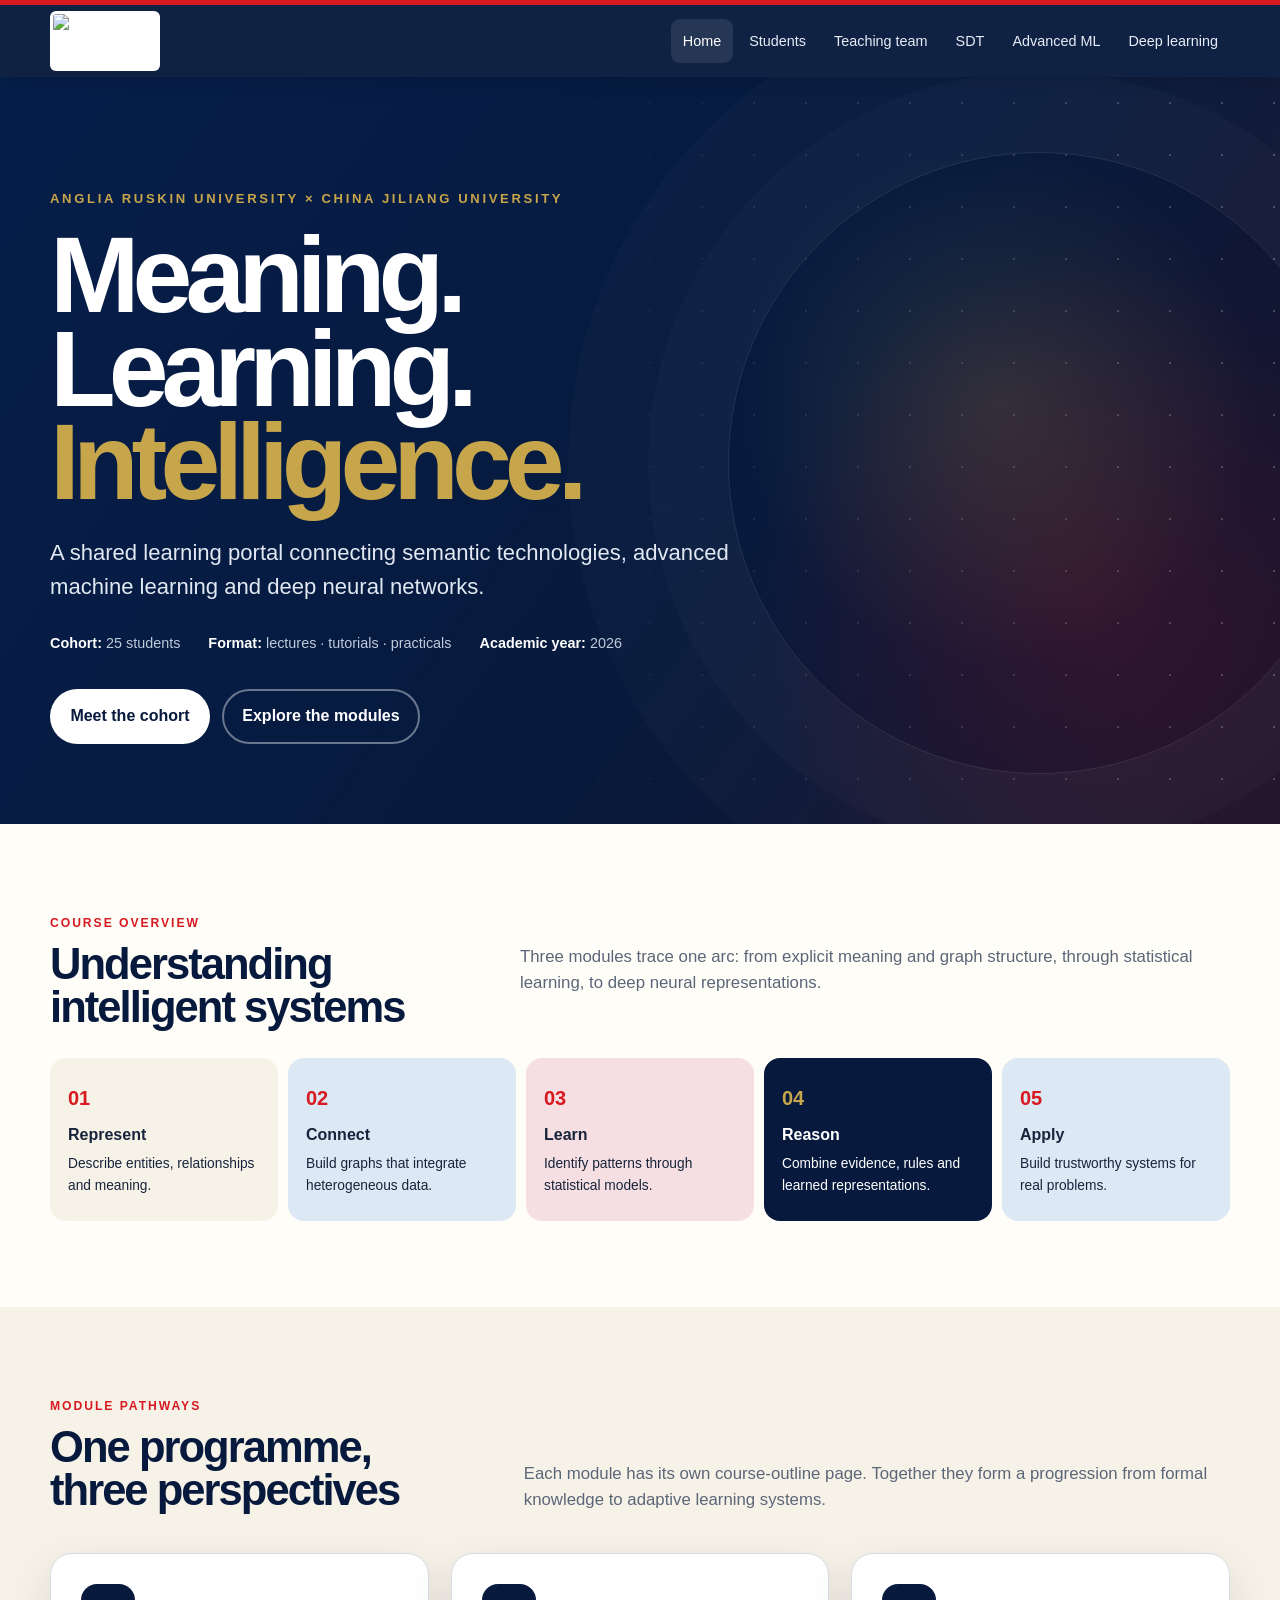
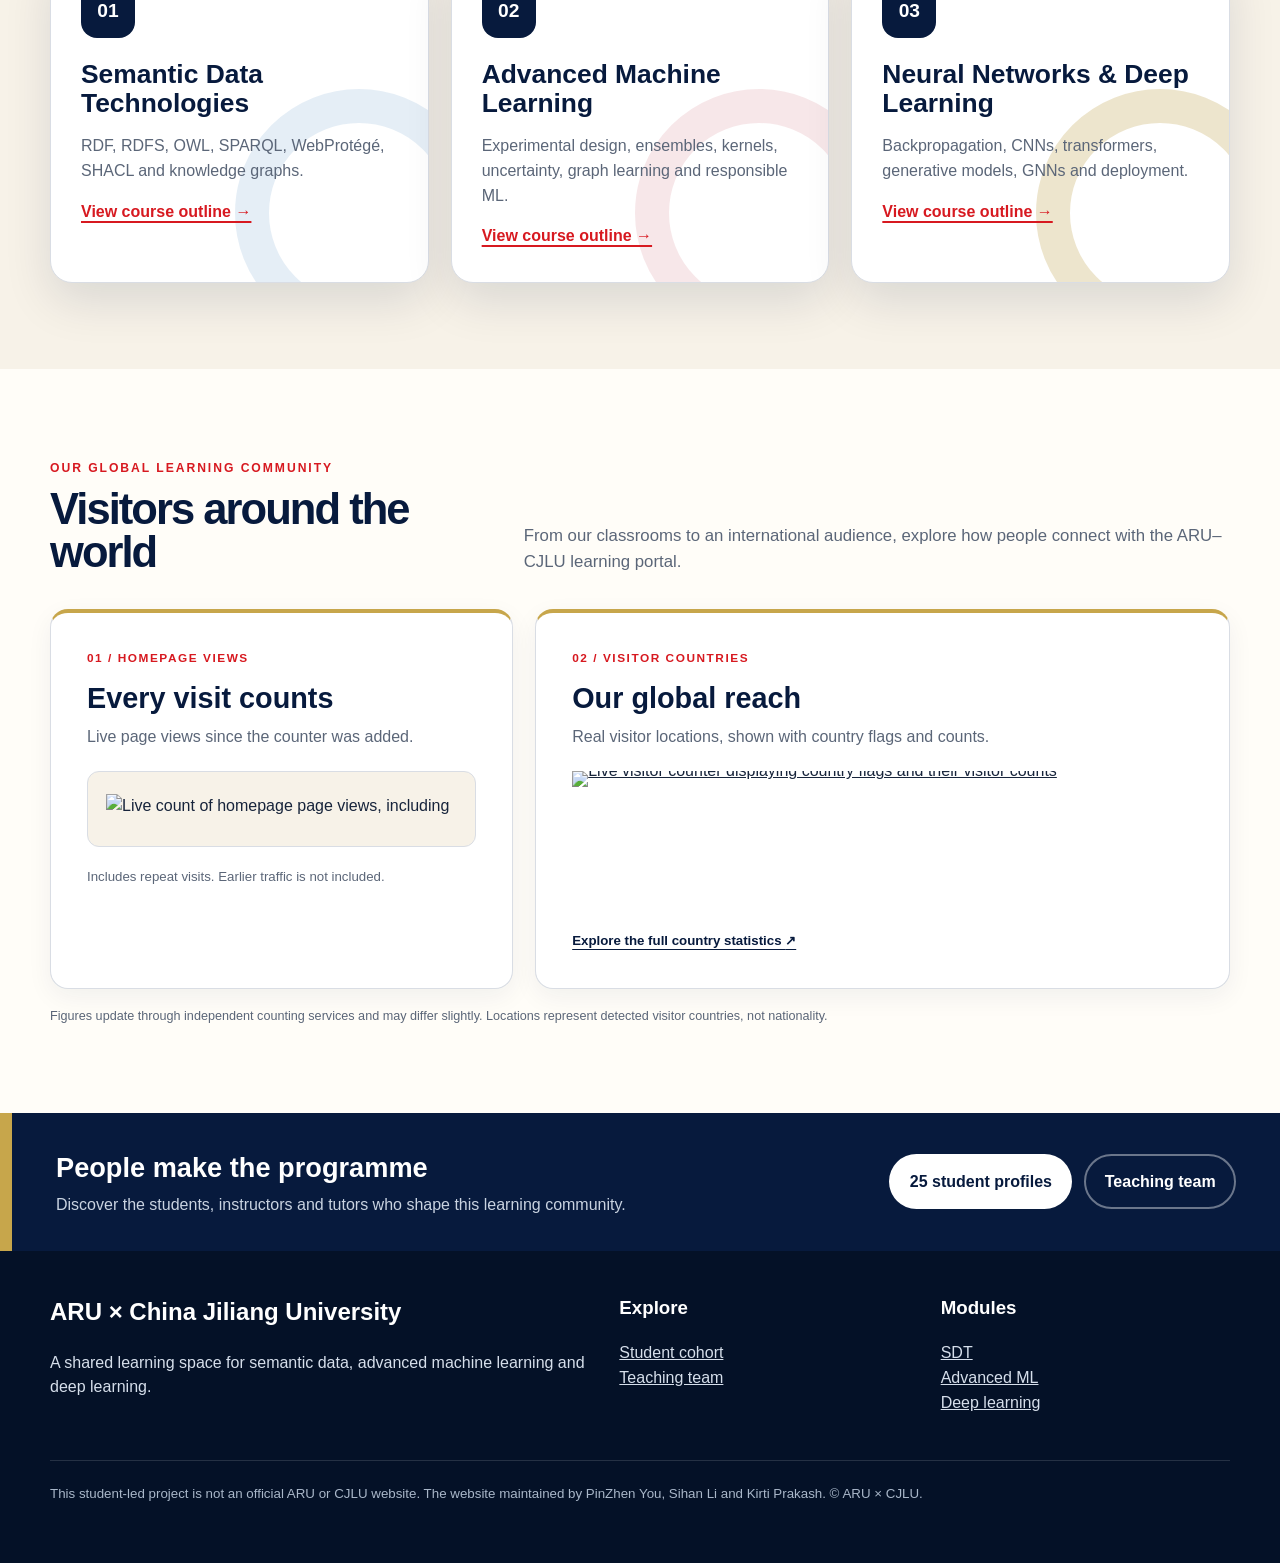
==== commit 7ab72d2c: "Move the official-site notice into the footer The standalone band at the foot of the home page read " ====
--- a/docs/index.html
+++ b/docs/index.html
@@ -93,7 +93,6 @@
 
     <section class="band"><div class="content"><div><h2>People make the programme</h2><p>Discover the students, instructors and tutors who shape this learning community.</p></div><div class="button-row"><a class="button" href="students.html">25 student profiles</a><a class="button secondary" href="team.html">Teaching team</a></div></div></section>
 
-    <section class="page-disclaimer"><div class="content"><p>This student-led project is not an official ARU or CJLU website.</p></div></section>
   </main>
   <div data-site-footer></div>
   <script src="assets/js/header-footer.js"></script><script src="assets/js/site.js"></script>
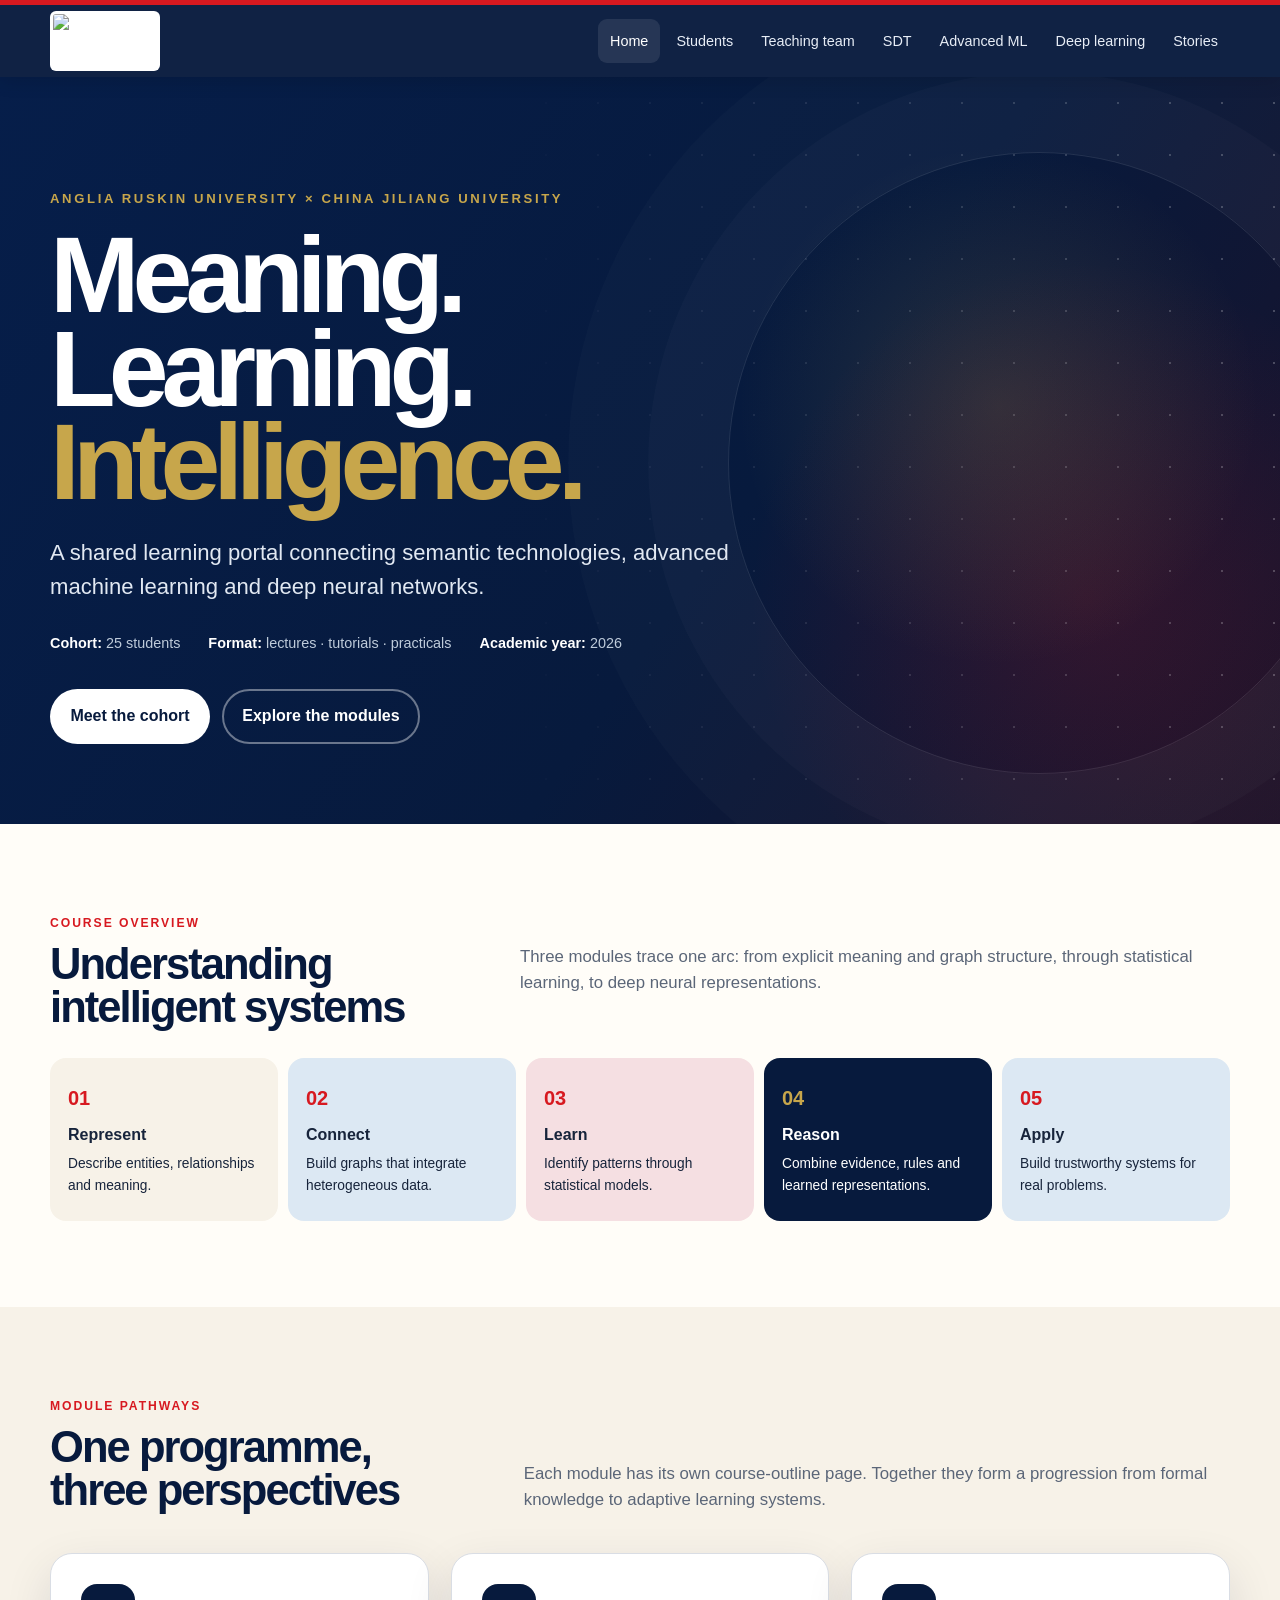
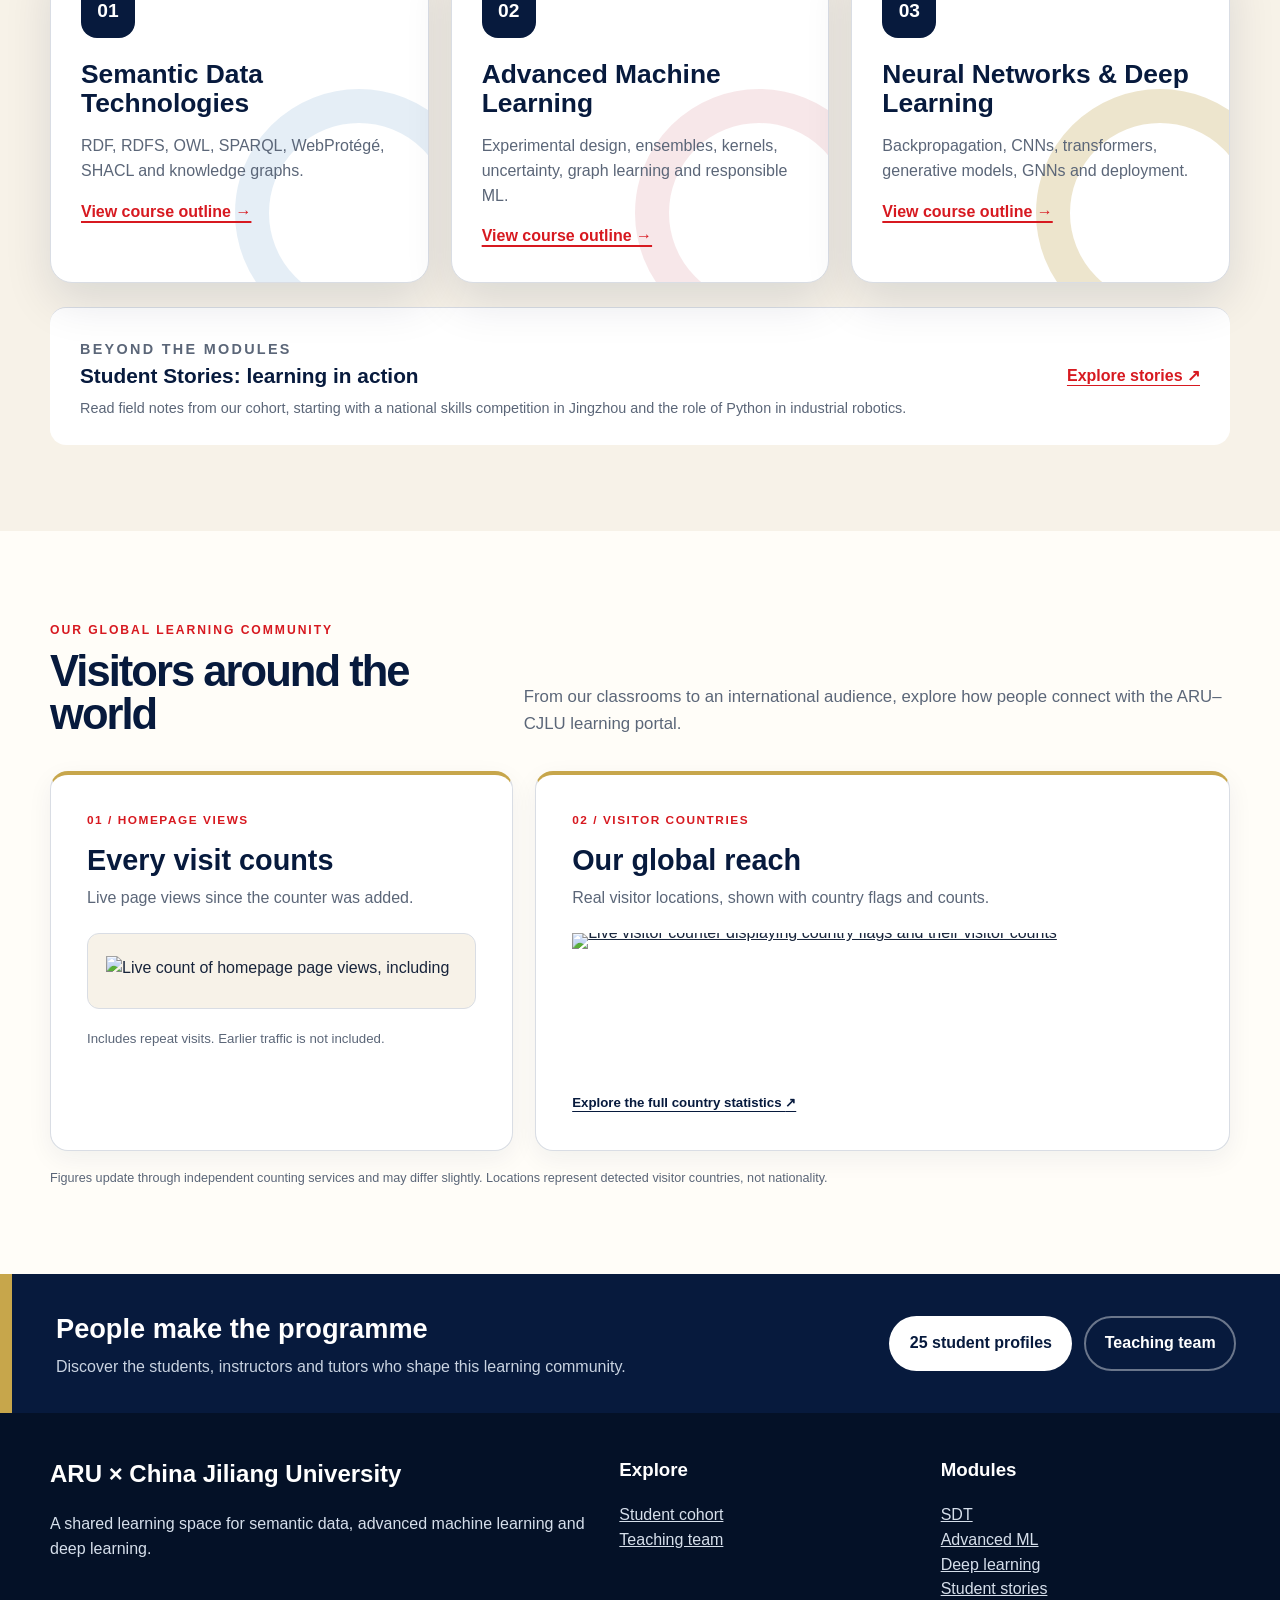
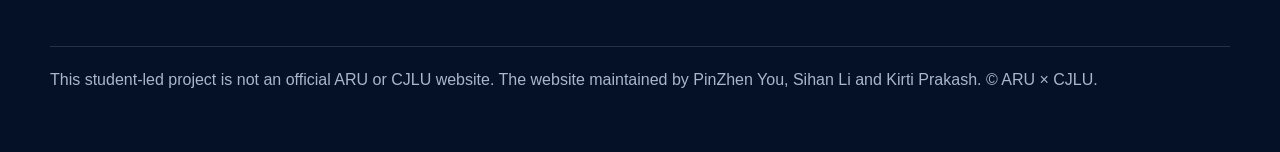
==== commit d96b2f55: "Feature Student Stories beneath three modules on homepage" ====
--- a/docs/index.html
+++ b/docs/index.html
@@ -40,6 +40,14 @@
           <article class="module-card"><span class="module-no">01</span><h3>Semantic Data Technologies</h3><p>RDF, RDFS, OWL, SPARQL, WebProtégé, SHACL and knowledge graphs.</p><a class="text-link" href="modules/semantic-data-technologies.html">View course outline →</a></article>
           <article class="module-card"><span class="module-no">02</span><h3>Advanced Machine Learning</h3><p>Experimental design, ensembles, kernels, uncertainty, graph learning and responsible ML.</p><a class="text-link" href="modules/advanced-machine-learning.html">View course outline →</a></article>
           <article class="module-card"><span class="module-no">03</span><h3>Neural Networks & Deep Learning</h3><p>Backpropagation, CNNs, transformers, generative models, GNNs and deployment.</p><a class="text-link" href="modules/deep-learning.html">View course outline →</a></article>
+        </div>
+        <div class="story-home-link">
+          <div class="story-home-copy">
+            <span class="kicker">Beyond the modules</span>
+            <strong>Student Stories: learning in action</strong>
+            <span>Read field notes from our cohort, starting with a national skills competition in Jingzhou and the role of Python in industrial robotics.</span>
+          </div>
+          <a href="stories.html">Explore stories <span aria-hidden="true">↗</span></a>
         </div>
       </div>
     </section>
--- a/docs/assets/css/site.css
+++ b/docs/assets/css/site.css
@@ -309,7 +309,7 @@
 .footer-grid { display: grid; grid-template-columns: 1.3fr .7fr .7fr; gap: 32px; }
 .site-footer h2, .site-footer h3 { margin-top: 0; color: #fff; }
 .site-footer a { color: #d6dfeb; }
-.site-footer small { color: #a9b7c9; }
+.site-footer small { color: #a9b7c9; font-size: 1rem; line-height: 1.65; }
 .footer-note { margin-top: 28px; padding-top: 20px; border-top: 1px solid #ffffff22; }
 .empty-state { padding: 34px; border: 1px dashed var(--blue-grey); border-radius: 16px; color: var(--muted); text-align: center; }
 
@@ -600,3 +600,218 @@
   .visitor-panels { grid-template-columns: 1fr; }
   .visitor-panel { padding: 24px; }
 }
+
+
+/* Student stories */
+.stories-hero {
+  padding: clamp(64px, 9vw, 115px) 0 clamp(60px, 7vw, 90px);
+  background: radial-gradient(circle at 82% 28%, rgba(199,166,75,.19), transparent 26%), linear-gradient(122deg, #071a3d, #102c5f 78%, #271a35);
+}
+.stories-hero h1 {
+  max-width: none;
+  font-size: clamp(3.9rem, 9vw, 7.6rem);
+  letter-spacing: -.075em;
+  line-height: .88;
+  margin: 18px 0 28px;
+}
+.stories-title-dot { color: var(--gold); }
+.stories-hero p { max-width: 760px; font-size: clamp(1rem, 1.9vw, 1.24rem); }
+.stories-section-intro { margin-bottom: 36px; }
+.stories-section-intro h2 {
+  max-width: 720px;
+  color: var(--navy);
+  font-size: clamp(2.1rem, 4.5vw, 3.1rem);
+  letter-spacing: -.05em;
+  line-height: 1.05;
+  margin: 8px 0 0;
+}
+.student-story {
+  padding: clamp(22px, 4vw, 50px);
+  background: #fff;
+  border: 1px solid var(--line);
+  border-top: 6px solid var(--red);
+  border-radius: 22px;
+  box-shadow: var(--shadow);
+}
+.story-topline {
+  display: flex;
+  flex-wrap: wrap;
+  justify-content: space-between;
+  gap: 10px 22px;
+  border-bottom: 1px solid var(--line);
+  padding-bottom: 20px;
+  margin-bottom: 32px;
+}
+.story-category {
+  text-transform: uppercase;
+  letter-spacing: .13em;
+  font-size: .74rem;
+  font-weight: 900;
+  color: var(--red);
+}
+.story-location {
+  font-size: .86rem;
+  color: var(--muted);
+}
+.story-lead-grid {
+  display: grid;
+  grid-template-columns: minmax(0, 1.55fr) minmax(230px, .65fr);
+  gap: clamp(28px, 5vw, 70px);
+  align-items: start;
+}
+.story-lead-grid h3 {
+  color: var(--navy);
+  font-size: clamp(2rem, 4.8vw, 3.65rem);
+  line-height: 1.06;
+  letter-spacing: -.055em;
+  margin: 0 0 24px;
+}
+.story-deck {
+  max-width: 710px;
+  color: var(--muted);
+  font-size: clamp(1.05rem, 1.6vw, 1.25rem);
+  line-height: 1.6;
+  margin: 0 0 20px;
+}
+.story-credit {
+  color: var(--navy);
+  font-size: .9rem;
+  margin-bottom: 0;
+}
+.story-credit strong { font-weight: 900; }
+.story-at-a-glance {
+  padding: 23px 25px;
+  background: var(--cream);
+  border-left: 4px solid var(--gold);
+  border-radius: 0 14px 14px 0;
+}
+.story-aside-label {
+  font-size: .72rem;
+  color: var(--red);
+  letter-spacing: .14em;
+  text-transform: uppercase;
+  font-weight: 900;
+}
+.story-at-a-glance dl { margin: 9px 0 0; }
+.story-at-a-glance dl div { padding: 11px 0; border-top: 1px solid #d7d0bf; }
+.story-at-a-glance dt {
+  font-size: .72rem;
+  font-weight: 800;
+  text-transform: uppercase;
+  color: var(--muted);
+}
+.story-at-a-glance dd { margin: 3px 0 0; color: var(--navy); font-size: .92rem; font-weight: 700; }
+.story-visual-header {
+  display: flex;
+  gap: 10px;
+  justify-content: space-between;
+  align-items: center;
+  flex-wrap: wrap;
+  margin: clamp(30px, 5vw, 54px) 0 15px;
+}
+.story-visual-caption { color: var(--muted); font-size: .82rem; }
+.story-topic-gallery {
+  display: grid;
+  grid-template-columns: repeat(4, minmax(0, 1fr));
+  gap: 12px;
+}
+.story-topic-tile {
+  min-height: 185px;
+  display: flex;
+  flex-direction: column;
+  justify-content: space-between;
+  gap: 32px;
+  overflow: hidden;
+  padding: 20px;
+  background: #edf3f8;
+  border: 1px solid #dce5ed;
+  border-radius: 14px;
+}
+.story-topic-tile:nth-child(2) { background: #f7f0dd; border-color: #eaddbc; }
+.story-topic-tile:nth-child(3) { background: #f6e8e9; border-color: #efcfd1; }
+.story-topic-tile:nth-child(4) { background: #edf0fa; border-color: #d9e2f2; }
+.story-topic-symbol {
+  color: var(--red);
+  font-size: clamp(2rem, 3.7vw, 3rem);
+  line-height: 1;
+  font-weight: 900;
+  letter-spacing: -.065em;
+  opacity: .72;
+}
+.story-topic-tile b { display: block; color: var(--navy); font-size: 1.05rem; line-height: 1.2; }
+.story-topic-tile small { display: block; color: var(--muted); margin-top: 8px; font-size: .8rem; line-height: 1.35; }
+.story-reading-grid {
+  display: grid;
+  grid-template-columns: minmax(0, 1.55fr) minmax(220px, .7fr);
+  gap: clamp(28px, 5vw, 70px);
+  align-items: start;
+  margin: clamp(34px, 5vw, 60px) 0;
+}
+.story-copy { max-width: 760px; }
+.story-copy p { margin: 0 0 20px; color: var(--ink); font-size: 1.07rem; line-height: 1.75; }
+.story-pullquote {
+  border-top: 4px solid var(--gold);
+  padding: 10px 0 24px;
+}
+.story-quote-mark { display: block; color: var(--gold); font-size: 5rem; line-height: .9; font-family: Georgia, serif; }
+.story-pullquote blockquote {
+  margin: 6px 0 20px;
+  color: var(--navy);
+  font-size: clamp(1.6rem, 2.7vw, 2.35rem);
+  line-height: 1.15;
+  font-weight: 800;
+  letter-spacing: -.04em;
+}
+.story-quote-credit { color: var(--muted); font-size: .85rem; }
+.story-article-footer {
+  border-top: 1px solid var(--line);
+  padding-top: 22px;
+  display: flex;
+  gap: 15px 30px;
+  justify-content: space-between;
+  flex-wrap: wrap;
+  color: var(--muted);
+  font-size: .83rem;
+}
+.story-article-footer strong { color: var(--navy); }
+.story-article-footer a { color: var(--red); font-weight: 800; text-underline-offset: 4px; }
+.story-invitation-inner { display: flex; align-items: center; justify-content: space-between; gap: 40px; }
+.story-invitation-inner > div { max-width: 760px; }
+.story-invitation h2 {
+  color: var(--navy);
+  margin: 8px 0 15px;
+  font-size: clamp(2.1rem, 4vw, 3rem);
+  line-height: 1.1;
+  letter-spacing: -.05em;
+}
+.story-invitation p { font-size: 1.05rem; color: var(--muted); }
+.story-invitation p.story-invitation-small { margin-bottom: 0; font-size: .89rem; }
+.story-invitation .button { flex-shrink: 0; background: var(--navy); color: #fff; }
+.story-home-link {
+  margin-top: 24px;
+  border-top: 1px solid var(--line);
+  padding: 25px 30px;
+  border-radius: 16px;
+  background: #fff;
+  display: flex;
+  gap: 24px;
+  align-items: center;
+  justify-content: space-between;
+}
+.story-home-link .story-home-copy { min-width: 0; }
+.story-home-link .story-home-copy strong { display: block; color: var(--navy); font-size: 1.3rem; }
+.story-home-link .story-home-copy span { display: block; color: var(--muted); margin-top: 5px; font-size: .9rem; }
+.story-home-link a { flex-shrink: 0; color: var(--red); font-weight: 900; text-underline-offset: 4px; }
+@media (max-width: 900px) {
+  .story-topic-gallery { grid-template-columns: repeat(2, minmax(0, 1fr)); }
+  .story-lead-grid, .story-reading-grid { grid-template-columns: 1fr; }
+  .story-at-a-glance { max-width: 590px; }
+}
+@media (max-width: 620px) {
+  .story-invitation-inner, .story-home-link { align-items: flex-start; flex-direction: column; }
+  .story-topic-tile { min-height: 150px; }
+}
+@media (max-width: 430px) {
+  .story-topic-gallery { grid-template-columns: 1fr; }
+  .story-topic-tile { min-height: 125px; }
+}
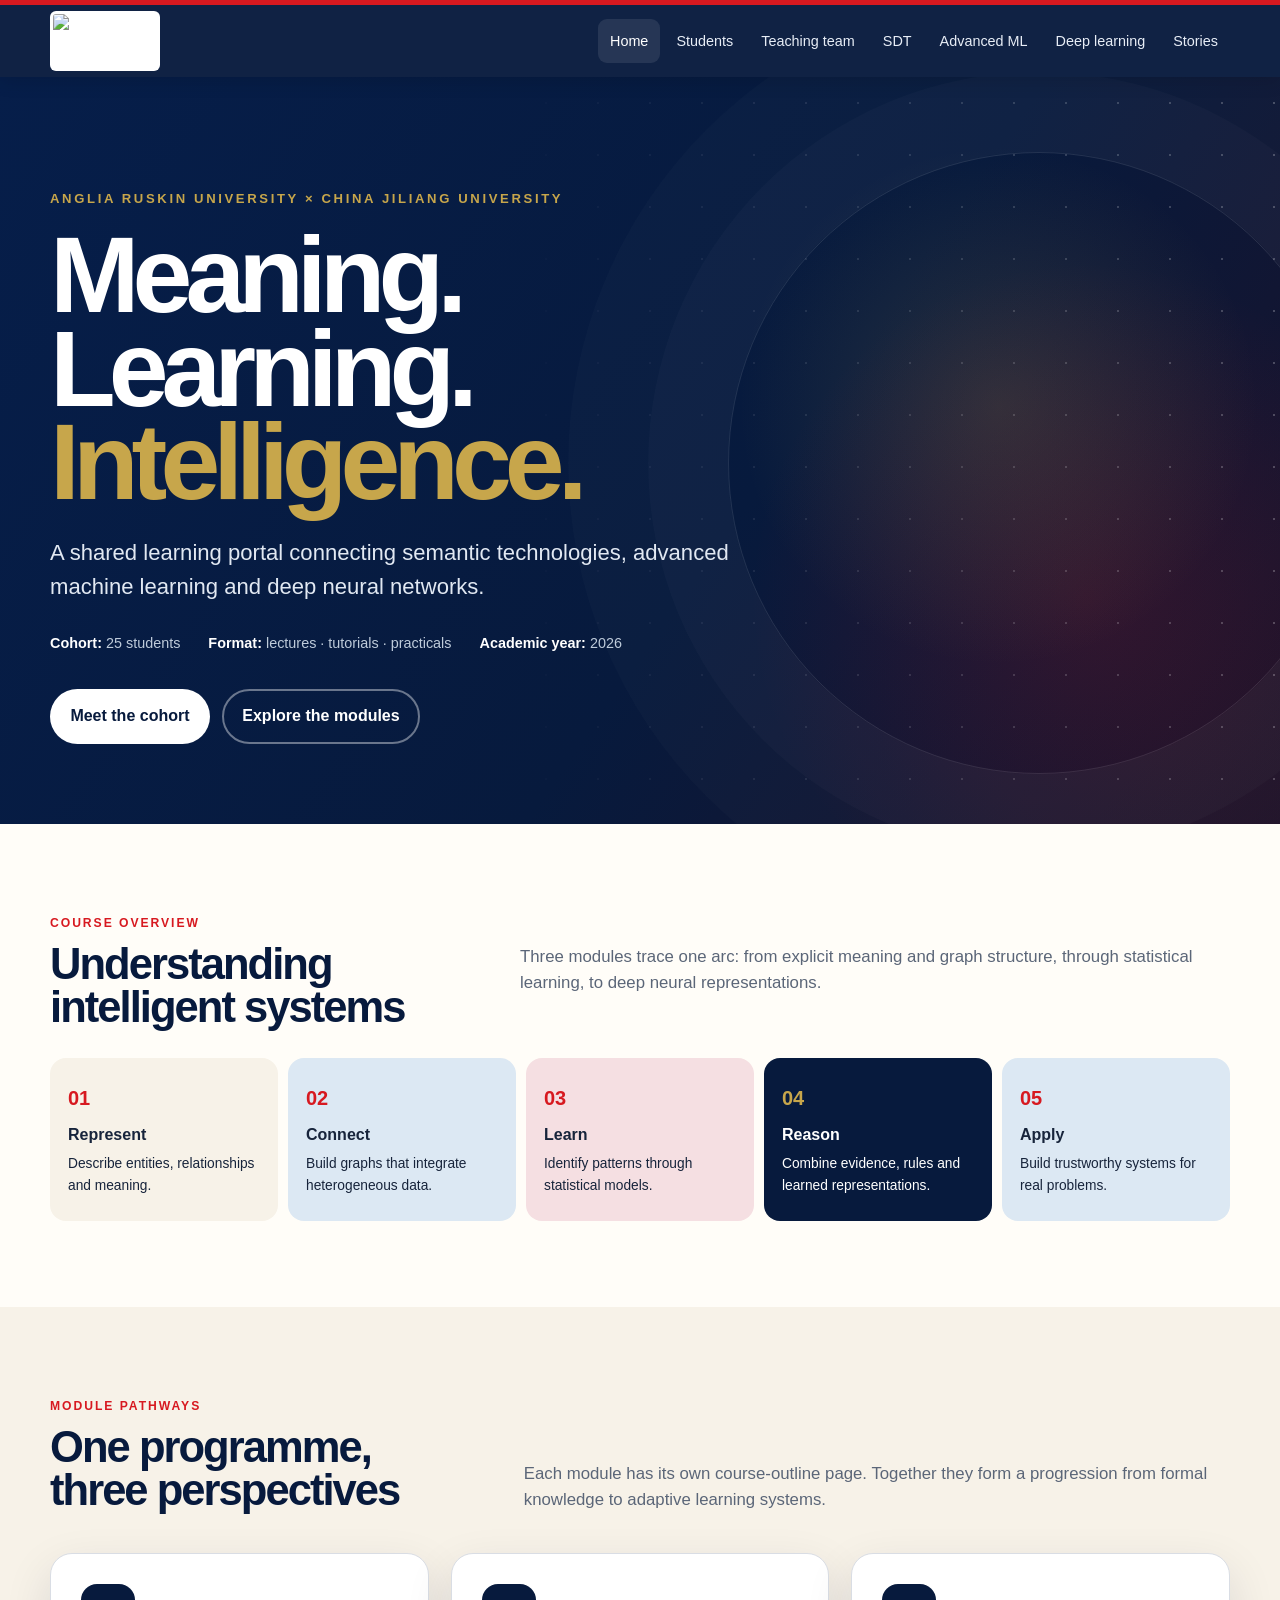
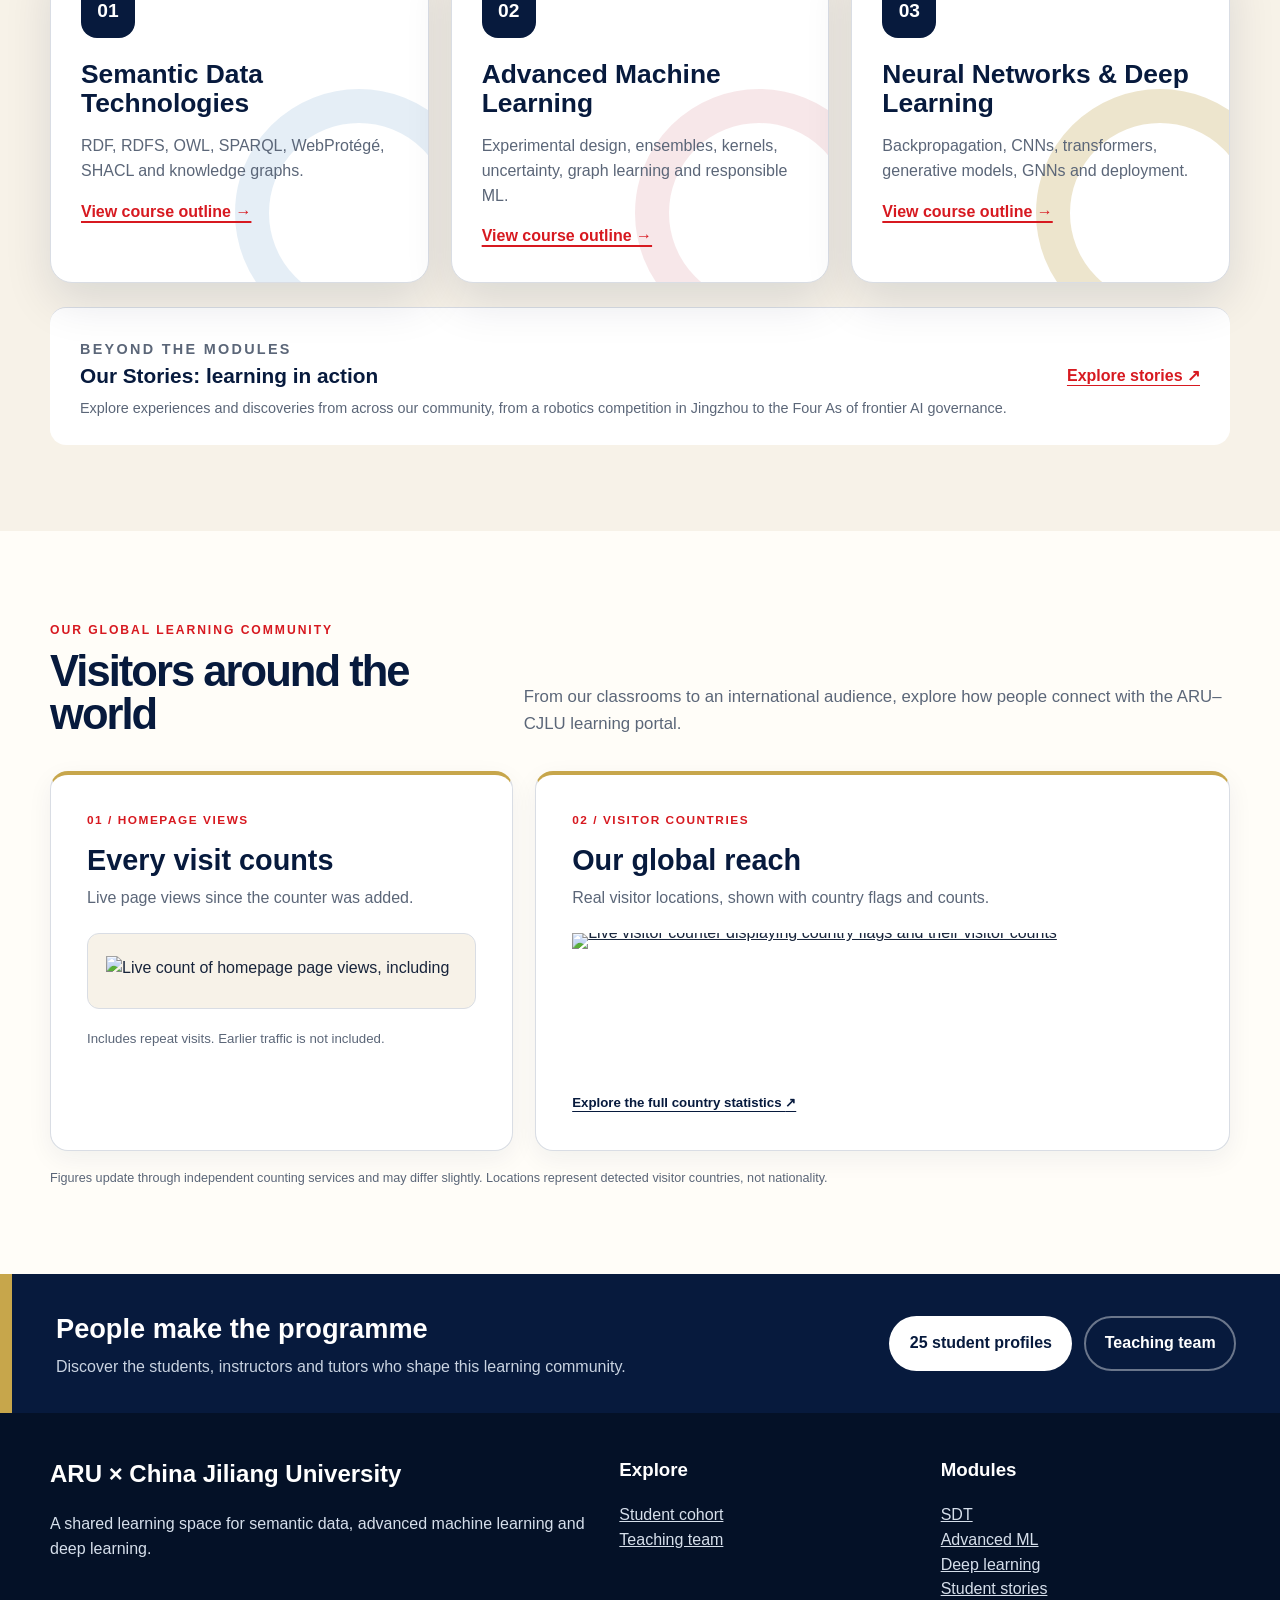
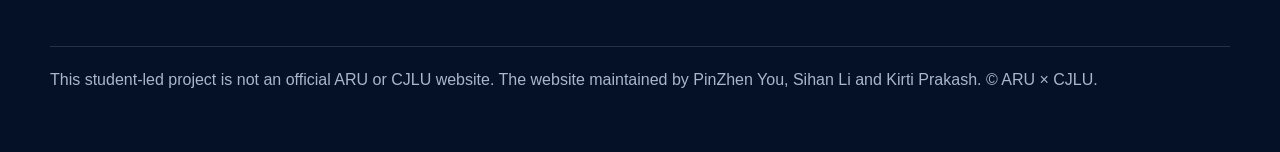
==== commit 68c245ff: "Update homepage Our Stories feature to highlight Four As research" ====
--- a/docs/index.html
+++ b/docs/index.html
@@ -44,8 +44,8 @@
         <div class="story-home-link">
           <div class="story-home-copy">
             <span class="kicker">Beyond the modules</span>
-            <strong>Student Stories: learning in action</strong>
-            <span>Read field notes from our cohort, starting with a national skills competition in Jingzhou and the role of Python in industrial robotics.</span>
+            <strong>Our Stories: learning in action</strong>
+            <span>Explore experiences and discoveries from across our community, from a robotics competition in Jingzhou to the Four As of frontier AI governance.</span>
           </div>
           <a href="stories.html">Explore stories <span aria-hidden="true">↗</span></a>
         </div>
--- a/docs/assets/css/site.css
+++ b/docs/assets/css/site.css
@@ -815,3 +815,177 @@
   .story-topic-gallery { grid-template-columns: 1fr; }
   .story-topic-tile { min-height: 125px; }
 }
+
+
+/* Four As research story */
+.story-collection-divider {
+  display: flex;
+  align-items: center;
+  gap: 24px;
+  margin: clamp(48px, 6vw, 76px) 0 clamp(30px, 4vw, 46px);
+  color: var(--red);
+  font-size: .77rem;
+  font-weight: 900;
+  letter-spacing: .16em;
+  text-transform: uppercase;
+}
+.story-collection-divider::before,
+.story-collection-divider::after {
+  content: "";
+  height: 1px;
+  flex: 1;
+  background: var(--line);
+}
+.research-story { border-top-color: var(--gold); }
+.research-story .story-lead-grid h3 {
+  font-size: clamp(1.95rem, 4.5vw, 3.45rem);
+}
+.research-story-lead {
+  grid-template-columns: minmax(0, 1.22fr) minmax(280px, .85fr);
+  gap: clamp(24px, 3.6vw, 48px);
+}
+.four-as-paper-link {
+  display: inline-block;
+  margin-top: 20px;
+  color: var(--red);
+  font-weight: 900;
+  text-underline-offset: 4px;
+}
+.four-as-figure { margin: 0; min-width: 0; }
+.four-as-photo-placeholder {
+  position: relative;
+  isolation: isolate;
+  min-height: 300px;
+  aspect-ratio: 4 / 3;
+  display: flex;
+  flex-direction: column;
+  justify-content: center;
+  align-items: center;
+  gap: 10px;
+  padding: 24px;
+  border: 2px dashed #a3b0be;
+  border-radius: 18px;
+  overflow: hidden;
+  background:
+    radial-gradient(circle at 75% 25%, rgba(199,166,75,.18), transparent 40%),
+    radial-gradient(circle at 20% 80%, rgba(16,42,86,.12), transparent 42%),
+    linear-gradient(135deg, #f7f6f0, #ebf0f6);
+  text-align: center;
+}
+.four-as-photo-placeholder::before,
+.four-as-photo-placeholder::after {
+  content: "";
+  position: absolute;
+  z-index: -1;
+  width: 180px;
+  aspect-ratio: 1;
+  border: 1px solid rgba(7,26,61,.1);
+  border-radius: 50%;
+}
+.four-as-photo-placeholder::before { top: -55px; right: -65px; }
+.four-as-photo-placeholder::after { bottom: -100px; left: -62px; width: 250px; }
+.four-as-photo-monogram {
+  color: var(--navy);
+  font-size: clamp(4.3rem, 8vw, 7rem);
+  font-weight: 900;
+  letter-spacing: -.09em;
+  line-height: 1;
+}
+.four-as-photo-monogram span { color: var(--gold); }
+.four-as-photo-label {
+  color: var(--red);
+  font-size: .74rem;
+  font-weight: 900;
+  letter-spacing: .17em;
+}
+.four-as-photo-hint {
+  color: var(--muted);
+  max-width: 240px;
+  font-size: .88rem;
+}
+.four-as-figure figcaption {
+  margin: 11px 0 0;
+  color: var(--muted);
+  font-size: .8rem;
+  text-align: center;
+}
+.four-as-figure img {
+  display: block;
+  width: 100%;
+  height: auto;
+  border-radius: 18px;
+}
+.four-as-intro { max-width: 830px; margin: 54px 0 22px; }
+.four-as-intro h4 {
+  margin: 10px 0 12px;
+  color: var(--navy);
+  font-size: clamp(1.65rem, 3vw, 2.25rem);
+  line-height: 1.14;
+  letter-spacing: -.04em;
+}
+.four-as-intro p { max-width: 770px; margin: 0; color: var(--muted); }
+.four-as-grid {
+  display: grid;
+  grid-template-columns: repeat(4, minmax(0, 1fr));
+  gap: 13px;
+}
+.four-as-card {
+  display: flex;
+  flex-direction: column;
+  min-height: 254px;
+  padding: clamp(17px, 2vw, 24px);
+  border-radius: 15px;
+  background: #edf3f8;
+  border: 1px solid #dce5ed;
+}
+.four-as-card:nth-child(2) { background: #f7f0dd; border-color: #eaddbc; }
+.four-as-card:nth-child(3) { background: #f6e8e9; border-color: #efcfd1; }
+.four-as-card:nth-child(4) { background: #edf0fa; border-color: #d9e2f2; }
+.four-as-number {
+  display: block;
+  color: var(--red);
+  font-size: .72rem;
+  font-weight: 900;
+  letter-spacing: .14em;
+}
+.four-as-card h5 {
+  margin: 16px 0 10px;
+  color: var(--navy);
+  font-size: clamp(1.26rem, 2.2vw, 1.65rem);
+  line-height: 1.1;
+  letter-spacing: -.025em;
+}
+.four-as-card p {
+  flex: 1;
+  margin: 0 0 18px;
+  color: var(--ink);
+  font-size: .95rem;
+  line-height: 1.5;
+}
+.four-as-principle {
+  display: block;
+  padding-top: 13px;
+  border-top: 1px solid rgba(7,26,61,.12);
+  color: var(--muted);
+  font-size: .76rem;
+  font-weight: 700;
+}
+.four-as-reading { margin-bottom: 42px; }
+.four-as-reading .story-copy a {
+  color: var(--red);
+  text-underline-offset: 4px;
+}
+@media (max-width: 1050px) {
+  .four-as-grid { grid-template-columns: repeat(2, minmax(0, 1fr)); }
+  .four-as-card { min-height: 215px; }
+}
+@media (max-width: 900px) {
+  .research-story-lead { grid-template-columns: 1fr; }
+  .four-as-figure { max-width: 560px; }
+}
+@media (max-width: 520px) {
+  .four-as-grid { grid-template-columns: 1fr; }
+  .four-as-card { min-height: 0; }
+  .four-as-photo-placeholder { min-height: 240px; }
+  .story-collection-divider { gap: 14px; }
+}
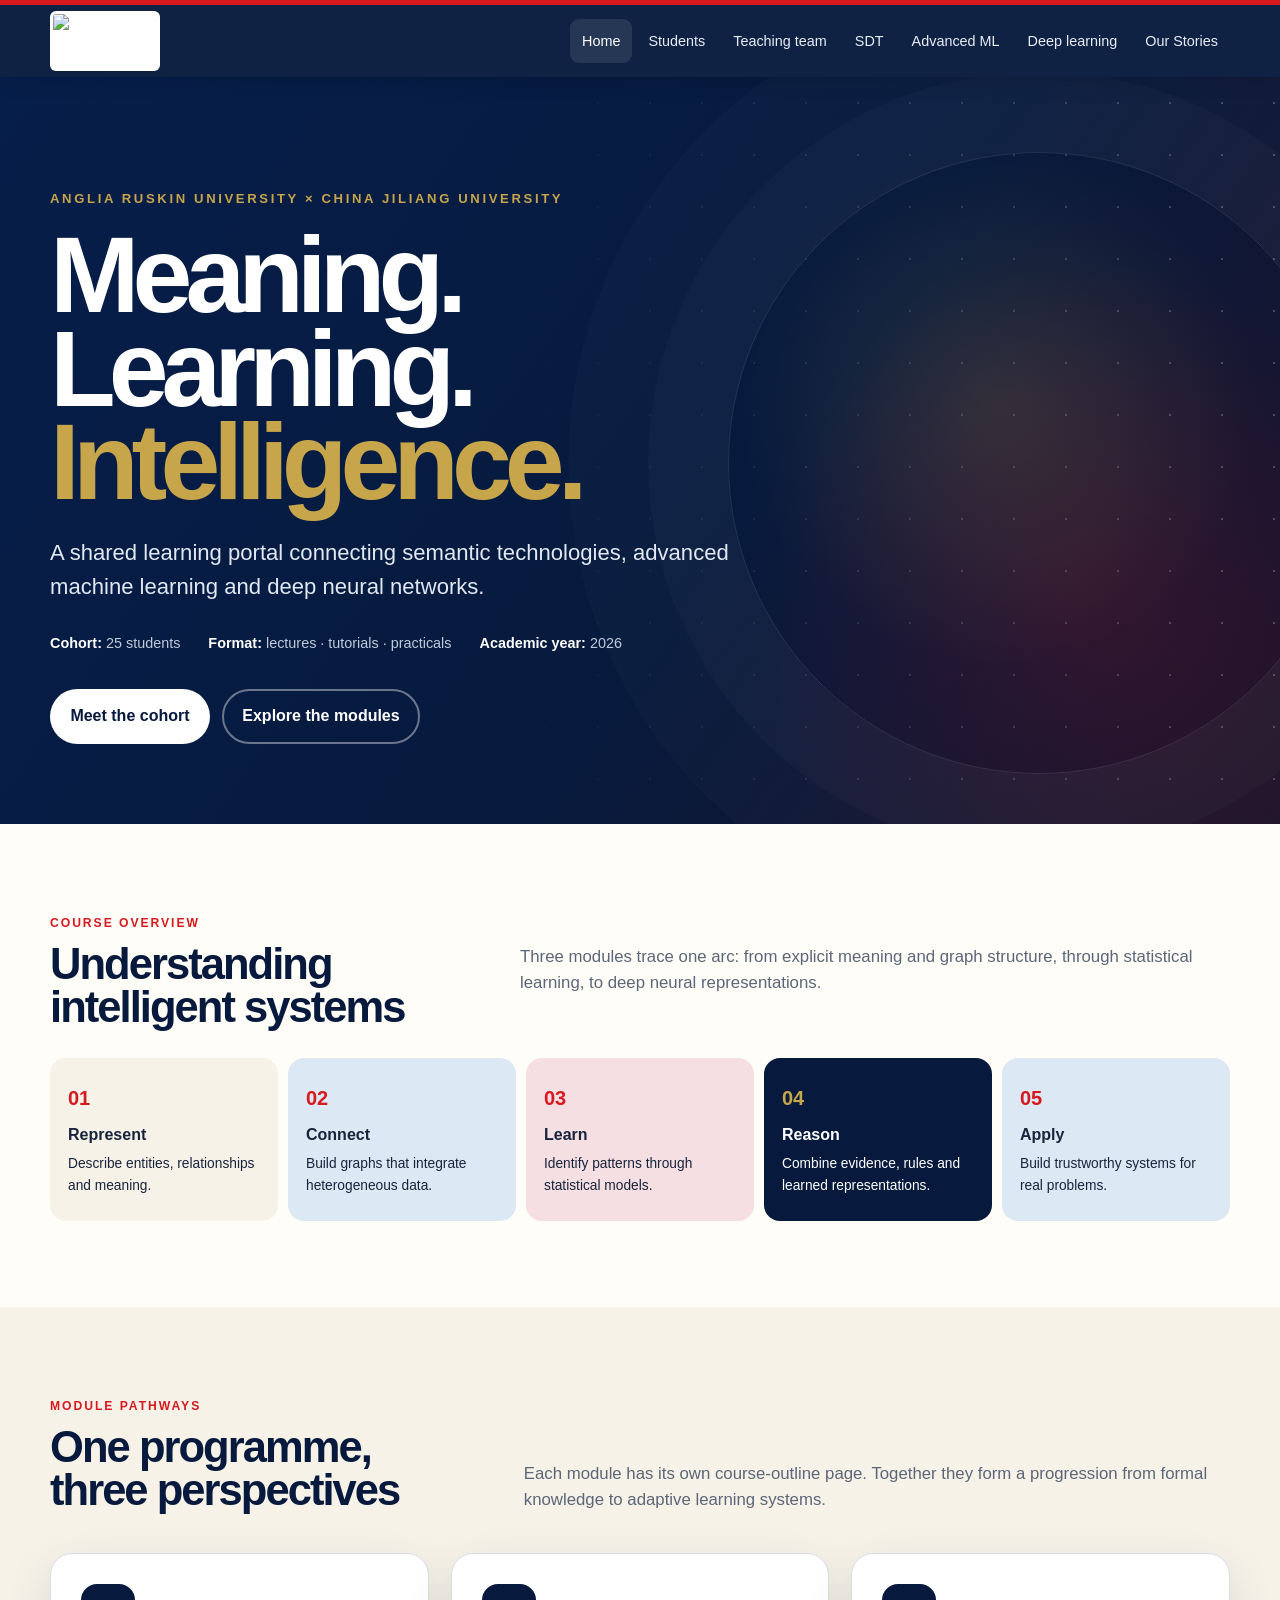
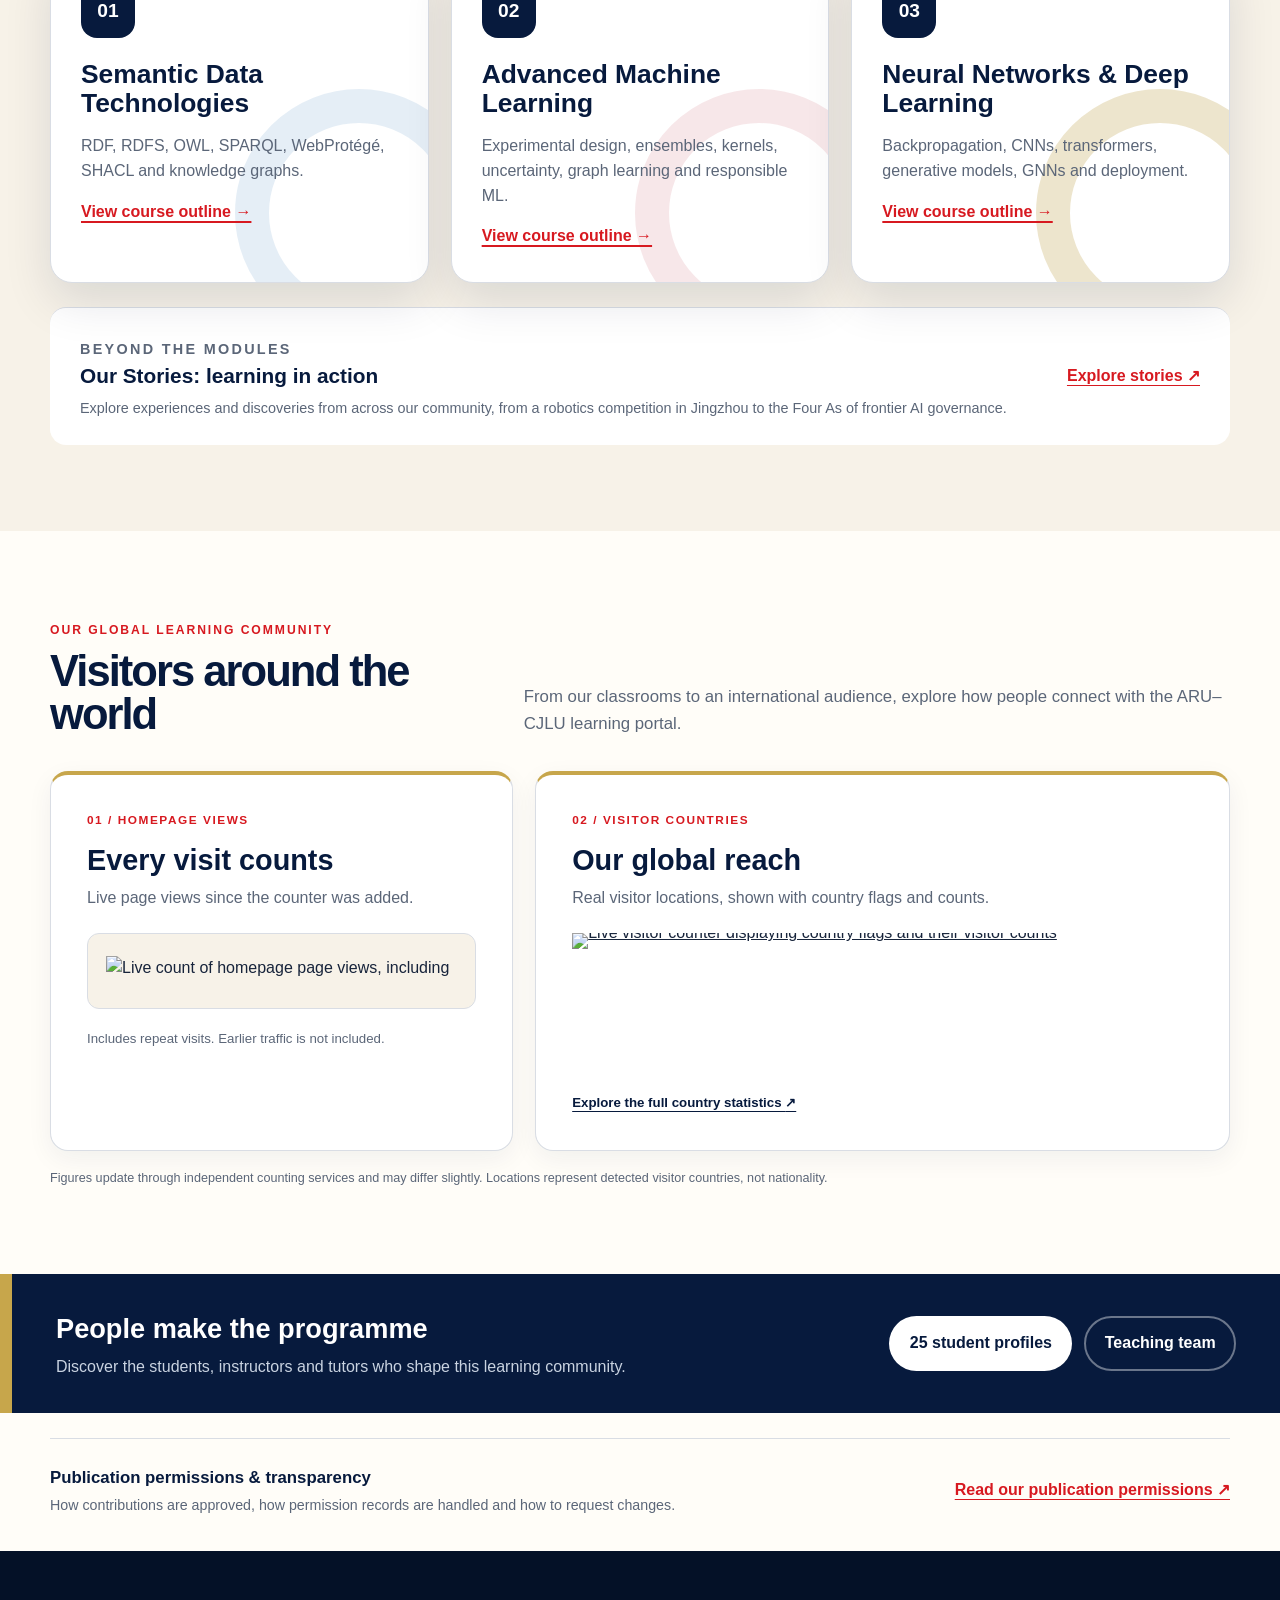
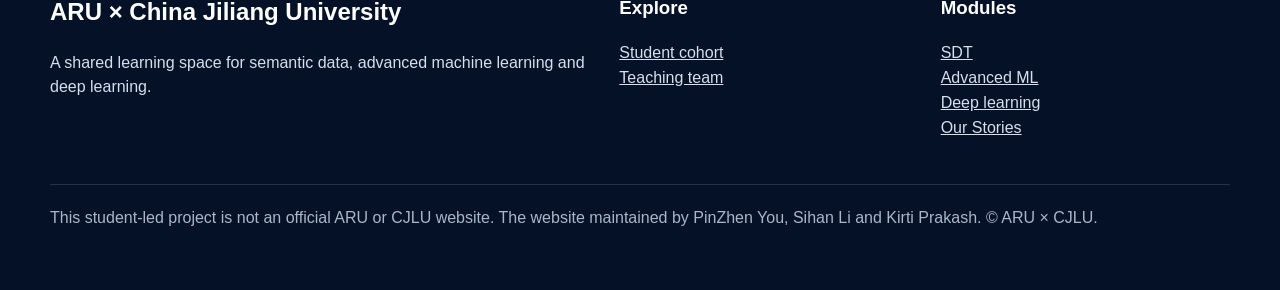
==== commit ce72f2aa: "Link publication permissions page from homepage" ====
--- a/docs/index.html
+++ b/docs/index.html
@@ -101,6 +101,16 @@
 
     <section class="band"><div class="content"><div><h2>People make the programme</h2><p>Discover the students, instructors and tutors who shape this learning community.</p></div><div class="button-row"><a class="button" href="students.html">25 student profiles</a><a class="button secondary" href="team.html">Teaching team</a></div></div></section>
 
+    <section class="site-permissions-strip" aria-label="Publication permission information">
+      <div class="content site-permissions-strip-inner">
+        <div>
+          <strong>Publication permissions &amp; transparency</strong>
+          <p>How contributions are approved, how permission records are handled and how to request changes.</p>
+        </div>
+        <a href="permissions.html">Read our publication permissions <span aria-hidden="true">↗</span></a>
+      </div>
+    </section>
+
   </main>
   <div data-site-footer></div>
   <script src="assets/js/header-footer.js"></script><script src="assets/js/site.js"></script>
--- a/docs/assets/css/site.css
+++ b/docs/assets/css/site.css
@@ -989,3 +989,254 @@
   .four-as-photo-placeholder { min-height: 240px; }
   .story-collection-divider { gap: 14px; }
 }
+
+
+/* Real images for the competition and Four As stories */
+.story-event-photo {
+  margin: 18px 0 26px;
+}
+.story-event-photo img {
+  display: block;
+  width: 100%;
+  height: auto;
+  border-radius: 16px;
+  border: 1px solid var(--line);
+  background: #f0f3f6;
+  box-shadow: 0 10px 25px rgba(7,26,61,.08);
+}
+.story-event-photo figcaption {
+  padding: 11px 2px 0;
+  color: var(--muted);
+  font-size: .85rem;
+  line-height: 1.5;
+}
+.four-as-figure a {
+  display: block;
+  border-radius: 18px;
+  outline-offset: 5px;
+}
+.four-as-figure a:hover img,
+.four-as-figure a:focus-visible img {
+  box-shadow: 0 12px 30px rgba(7,26,61,.15);
+  border-color: var(--gold);
+}
+.four-as-figure img {
+  border: 1px solid var(--line);
+  background: #fff;
+  box-shadow: 0 6px 18px rgba(7,26,61,.08);
+  transition: box-shadow .2s ease, border-color .2s ease;
+}
+
+
+/* Chaopei Yu learning journey: portrait, achievements and editorial layout */
+.chao-story { border-top-color: var(--gold); }
+.chao-story-lead {
+  grid-template-columns: minmax(0, 1.2fr) minmax(270px, .78fr);
+  gap: clamp(28px, 4vw, 60px);
+  align-items: center;
+}
+.chao-story-lead h3 { font-size: clamp(2rem, 4.5vw, 3.5rem); }
+.chao-story-opening {
+  margin: 28px 0 0;
+  max-width: 650px;
+  padding-left: 20px;
+  border-left: 4px solid var(--gold);
+  color: var(--navy);
+  font-size: 1.1rem;
+  font-weight: 600;
+  line-height: 1.65;
+}
+.chao-story-figure {
+  width: 100%;
+  max-width: 420px;
+  margin: 0;
+  justify-self: center;
+}
+.chao-story-figure img {
+  display: block;
+  width: 100%;
+  max-height: 540px;
+  height: auto;
+  object-fit: contain;
+  object-position: center;
+  background: #f5f1ed;
+  border: 1px solid var(--line);
+  border-radius: 16px;
+  box-shadow: 0 12px 35px rgba(7, 26, 61, .10);
+}
+.chao-story-figure figcaption {
+  margin-top: 11px;
+  color: var(--muted);
+  font-size: .8rem;
+  line-height: 1.5;
+}
+.chao-story-highlights {
+  display: grid;
+  grid-template-columns: repeat(3, minmax(0, 1fr));
+  gap: 14px;
+  margin-top: clamp(34px, 5vw, 55px);
+}
+.chao-story-highlight {
+  display: flex;
+  flex-direction: column;
+  gap: 11px;
+  min-height: 145px;
+  padding: 24px 20px;
+  background: var(--cream);
+  border: 1px solid #e7dcc9;
+  border-radius: 15px;
+}
+.chao-story-highlight:nth-child(2) { background: #edf3f8; border-color: #dbe6f0; }
+.chao-story-highlight:nth-child(3) { background: #f5e9ea; border-color: #efd6da; }
+.chao-highlight-value {
+  color: var(--navy);
+  font-size: clamp(1.45rem, 2.7vw, 2rem);
+  line-height: 1.12;
+  font-weight: 900;
+  letter-spacing: -.04em;
+}
+.chao-highlight-label { color: var(--muted); font-size: .87rem; line-height: 1.45; }
+.chao-story-reading .story-copy p { font-size: 1.04rem; }
+.chao-side-note {
+  margin-top: 32px;
+  padding: 20px 0 0;
+  border-top: 1px solid var(--line);
+}
+.chao-side-note p {
+  margin: 12px 0 0;
+  color: var(--muted);
+  line-height: 1.6;
+  font-size: .92rem;
+}
+@media (max-width: 900px) {
+  .chao-story-lead { grid-template-columns: 1fr; }
+  .chao-story-figure { justify-self: start; max-width: 360px; }
+}
+@media (max-width: 640px) {
+  .chao-story-highlights { grid-template-columns: 1fr; }
+  .chao-story-highlight { min-height: 0; gap: 8px; padding: 19px 20px; }
+  .chao-story-figure { max-width: 100%; }
+}
+
+
+/* Publication permissions and consent transparency */
+.permissions-hero {
+  background:
+    radial-gradient(circle at 85% 30%, rgba(199, 166, 75, .16), transparent 25%),
+    linear-gradient(120deg, var(--navy), #13305a 76%, #21192e);
+}
+.permissions-hero h1 { font-size: clamp(3rem, 7.4vw, 6.5rem); }
+.permissions-intro {
+  display: grid;
+  grid-template-columns: minmax(0, .82fr) minmax(0, 1.18fr);
+  gap: 40px;
+  align-items: center;
+  margin-bottom: 40px;
+}
+.permissions-intro h2,
+.permissions-columns h2,
+.permissions-contact h2 {
+  color: var(--navy);
+  margin: 8px 0 16px;
+  font-size: clamp(2rem, 3.7vw, 3rem);
+  line-height: 1.12;
+  letter-spacing: -.04em;
+}
+.permissions-intro p, .permissions-columns p, .permissions-contact p {
+  color: var(--muted);
+  font-size: 1.02rem;
+  line-height: 1.7;
+}
+.permissions-intro p { margin: 0; }
+.permissions-steps {
+  display: grid;
+  grid-template-columns: repeat(4, minmax(0, 1fr));
+  gap: 15px;
+}
+.permissions-step {
+  padding: 24px 22px;
+  background: #fff;
+  border: 1px solid var(--line);
+  border-top: 4px solid var(--gold);
+  border-radius: 15px;
+  box-shadow: 0 8px 22px rgba(7, 26, 61, .06);
+}
+.permissions-step-number {
+  font-size: .8rem;
+  font-weight: 900;
+  color: var(--red);
+  letter-spacing: .13em;
+}
+.permissions-step h3 {
+  margin: 15px 0 8px;
+  color: var(--navy);
+  font-size: 1.38rem;
+}
+.permissions-step p { margin: 0; color: var(--muted); font-size: .92rem; line-height: 1.57; }
+.permissions-columns {
+  display: grid;
+  grid-template-columns: minmax(0, 1.2fr) minmax(290px, .8fr);
+  gap: clamp(28px, 5vw, 75px);
+  align-items: start;
+}
+.permissions-columns p { margin: 0 0 17px; }
+.permissions-list { margin: 20px 0 22px; padding-left: 22px; }
+.permissions-list li { padding: 0 0 11px 2px; line-height: 1.55; }
+.permissions-list strong { color: var(--navy); }
+.permissions-panel {
+  padding: clamp(24px, 3vw, 35px);
+  border-radius: 18px;
+  background: var(--navy);
+  color: #fff;
+  border-top: 5px solid var(--gold);
+}
+.permissions-panel-label {
+  color: var(--gold);
+  font-size: .75rem;
+  font-weight: 900;
+  letter-spacing: .12em;
+  text-transform: uppercase;
+}
+.permissions-panel h3 { margin: 16px 0; font-size: 1.58rem; line-height: 1.25; }
+.permissions-panel p { color: #dce6f5; }
+.permissions-panel a { color: #fff; text-underline-offset: 4px; }
+.permissions-panel-light { background: var(--cream); color: var(--navy); }
+.permissions-panel-light .permissions-panel-label { color: var(--red); }
+.permissions-panel-light p { color: var(--ink); }
+.permissions-contact-inner {
+  display: grid;
+  grid-template-columns: minmax(0, 1.5fr) auto;
+  gap: 35px;
+  align-items: center;
+}
+.permissions-contact-inner > div { max-width: 850px; }
+.permissions-contact p.permissions-contact-note { font-size: .88rem; }
+.permissions-contact-button { background: var(--navy); color: #fff; white-space: normal; }
+.permissions-footnote-section { padding: 20px 0 40px; }
+.permissions-footnote-section p { max-width: 1000px; font-size: .78rem; color: var(--muted); line-height: 1.7; }
+.permissions-footnote-section a { color: var(--navy); }
+.site-permissions-strip { background: var(--paper); padding: 25px 0 35px; }
+.site-permissions-strip-inner {
+  display: flex;
+  flex-wrap: wrap;
+  align-items: center;
+  justify-content: space-between;
+  gap: 12px 25px;
+  border-top: 1px solid var(--line);
+  padding-top: 26px;
+}
+.site-permissions-strip strong { display: block; color: var(--navy); font-size: 1.05rem; }
+.site-permissions-strip p { margin: 3px 0 0; color: var(--muted); font-size: .89rem; }
+.site-permissions-strip a { color: var(--red); font-weight: 800; text-underline-offset: 4px; }
+@media (max-width: 950px) {
+  .permissions-steps { grid-template-columns: repeat(2, minmax(0, 1fr)); }
+  .permissions-intro { grid-template-columns: 1fr; gap: 15px; }
+}
+@media (max-width: 700px) {
+  .permissions-columns, .permissions-contact-inner { grid-template-columns: 1fr; }
+  .permissions-contact-button { justify-self: start; }
+}
+@media (max-width: 480px) {
+  .permissions-steps { grid-template-columns: 1fr; }
+  .permissions-section { padding: 58px 0; }
+}
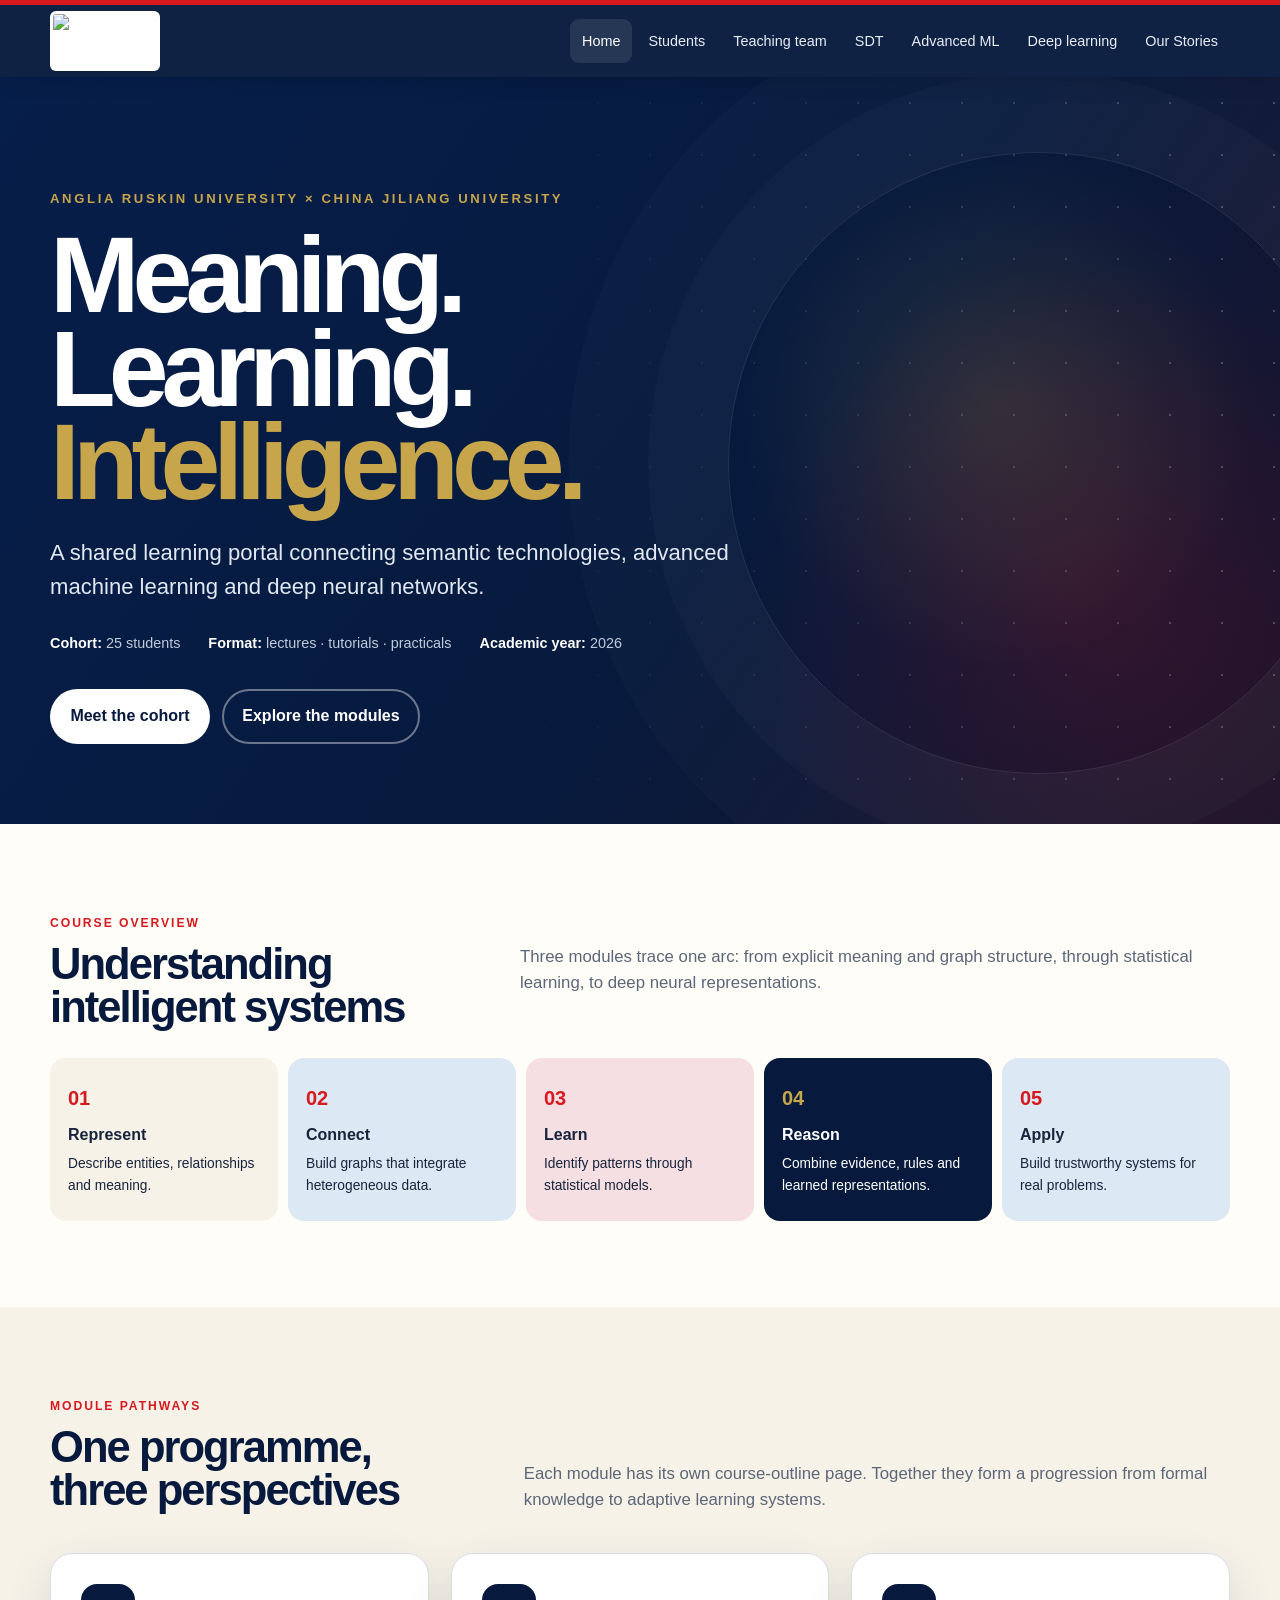
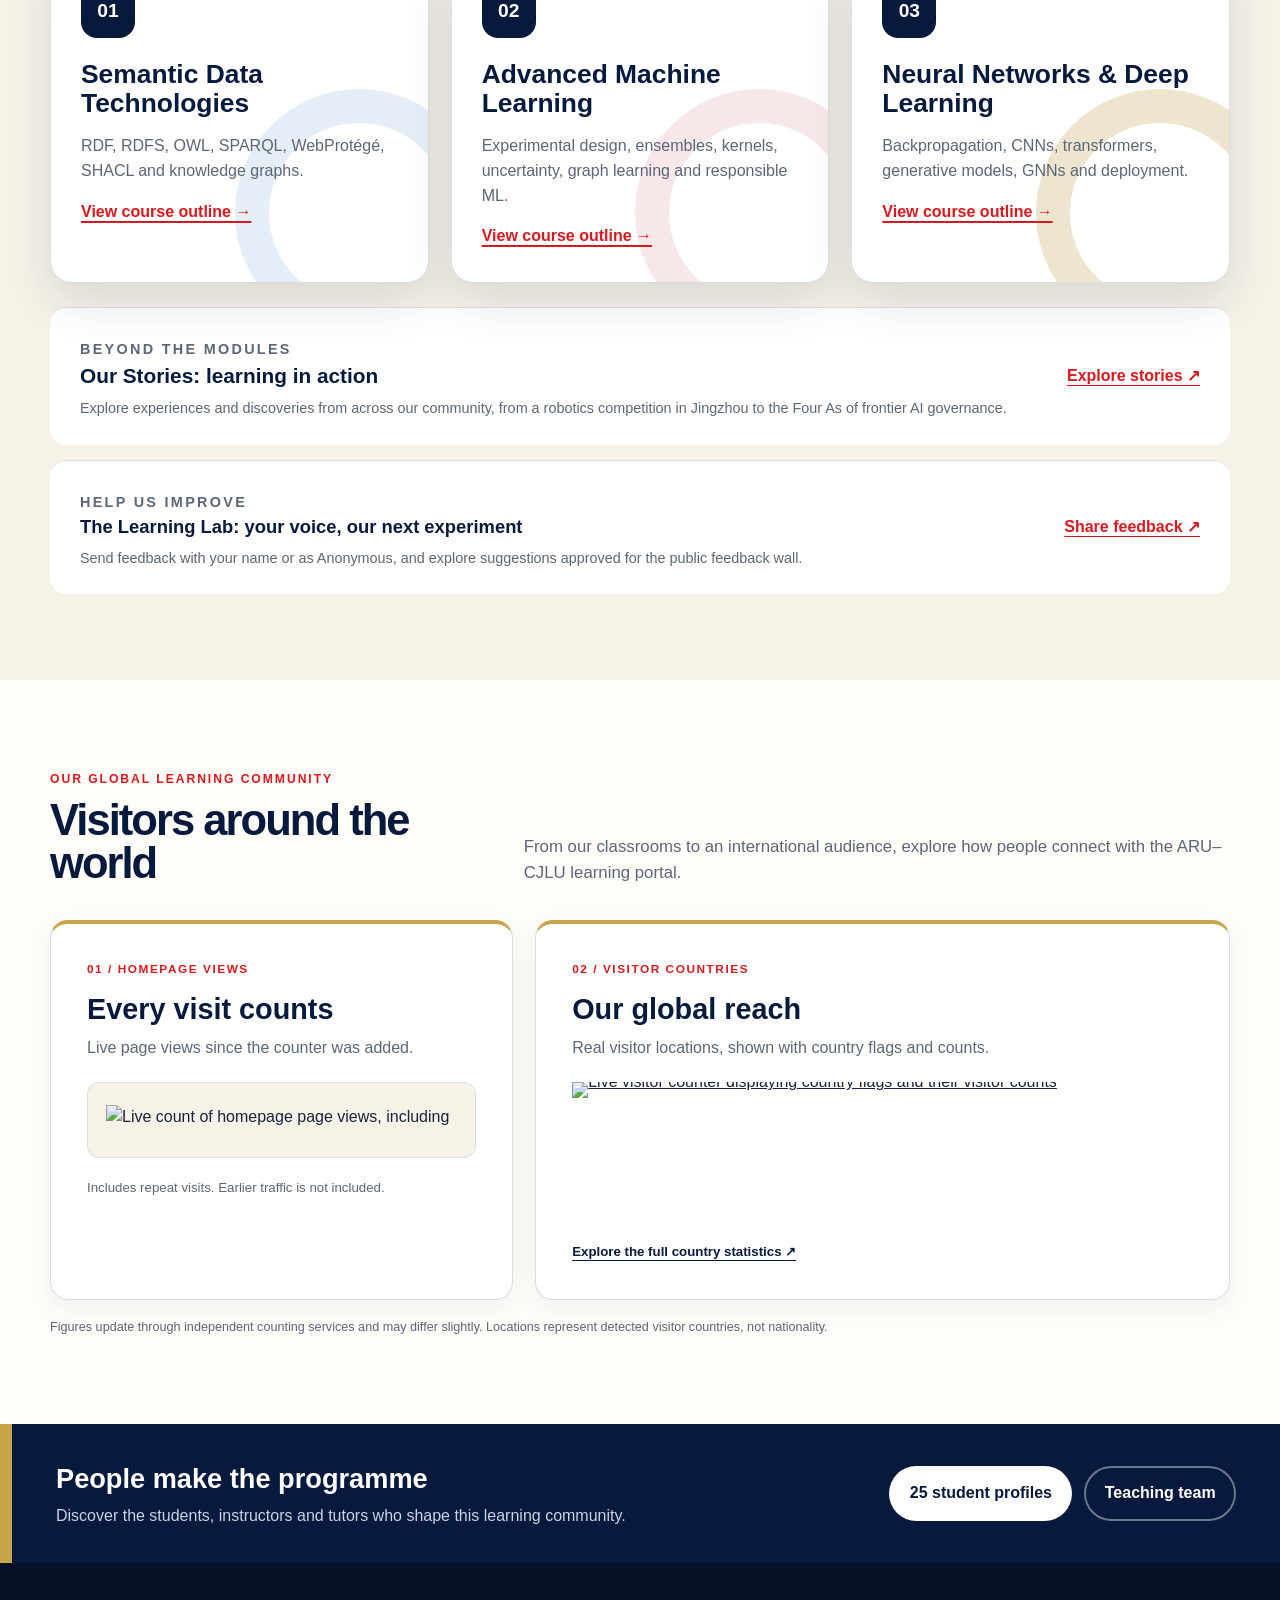
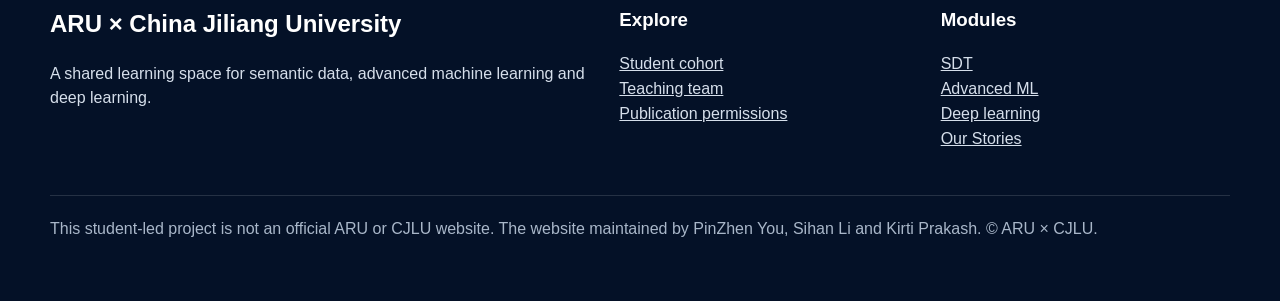
==== commit 82687f9a: "Add homepage link to named or anonymous feedback page" ====
--- a/docs/index.html
+++ b/docs/index.html
@@ -48,6 +48,14 @@
             <span>Explore experiences and discoveries from across our community, from a robotics competition in Jingzhou to the Four As of frontier AI governance.</span>
           </div>
           <a href="stories.html">Explore stories <span aria-hidden="true">↗</span></a>
+        </div>
+        <div class="story-home-link feedback-home-link">
+          <div class="story-home-copy">
+            <span class="kicker">Help us improve</span>
+            <strong>The Learning Lab: your voice, our next experiment</strong>
+            <span>Send feedback with your name or as Anonymous, and explore suggestions approved for the public feedback wall.</span>
+          </div>
+          <a href="feedback.html">Share feedback <span aria-hidden="true">↗</span></a>
         </div>
       </div>
     </section>
@@ -101,16 +109,6 @@
 
     <section class="band"><div class="content"><div><h2>People make the programme</h2><p>Discover the students, instructors and tutors who shape this learning community.</p></div><div class="button-row"><a class="button" href="students.html">25 student profiles</a><a class="button secondary" href="team.html">Teaching team</a></div></div></section>
 
-    <section class="site-permissions-strip" aria-label="Publication permission information">
-      <div class="content site-permissions-strip-inner">
-        <div>
-          <strong>Publication permissions &amp; transparency</strong>
-          <p>How contributions are approved, how permission records are handled and how to request changes.</p>
-        </div>
-        <a href="permissions.html">Read our publication permissions <span aria-hidden="true">↗</span></a>
-      </div>
-    </section>
-
   </main>
   <div data-site-footer></div>
   <script src="assets/js/header-footer.js"></script><script src="assets/js/site.js"></script>
--- a/docs/assets/css/site.css
+++ b/docs/assets/css/site.css
@@ -1119,124 +1119,208 @@
 }
 
 
-/* Publication permissions and consent transparency */
-.permissions-hero {
+/* The Learning Lab feedback */
+.feedback-hero {
   background:
-    radial-gradient(circle at 85% 30%, rgba(199, 166, 75, .16), transparent 25%),
-    linear-gradient(120deg, var(--navy), #13305a 76%, #21192e);
-}
-.permissions-hero h1 { font-size: clamp(3rem, 7.4vw, 6.5rem); }
-.permissions-intro {
+    radial-gradient(circle at 80% 35%, rgba(199, 166, 75, .19), transparent 28%),
+    linear-gradient(125deg, #071a3d 0%, #0e2c5a 68%, #281c39 100%);
+}
+.feedback-hero h1 {
+  font-size: clamp(3.1rem, 7vw, 6.4rem);
+  max-width: 1050px;
+}
+.feedback-hero h1 span { color: var(--gold); }
+.feedback-layout {
   display: grid;
-  grid-template-columns: minmax(0, .82fr) minmax(0, 1.18fr);
-  gap: 40px;
-  align-items: center;
-  margin-bottom: 40px;
-}
-.permissions-intro h2,
-.permissions-columns h2,
-.permissions-contact h2 {
-  color: var(--navy);
-  margin: 8px 0 16px;
-  font-size: clamp(2rem, 3.7vw, 3rem);
-  line-height: 1.12;
-  letter-spacing: -.04em;
-}
-.permissions-intro p, .permissions-columns p, .permissions-contact p {
-  color: var(--muted);
-  font-size: 1.02rem;
-  line-height: 1.7;
-}
-.permissions-intro p { margin: 0; }
-.permissions-steps {
+  grid-template-columns: minmax(0, 1.35fr) minmax(300px, .83fr);
+  gap: clamp(28px, 5vw, 70px);
+  align-items: start;
+}
+.feedback-section-heading h2 {
+  margin: 9px 0 15px;
+  color: var(--navy);
+  font-size: clamp(2.05rem, 3.6vw, 3rem);
+  letter-spacing: -.05em;
+  line-height: 1.07;
+}
+.feedback-section-heading > p { color: var(--muted); margin: 0 0 28px; }
+.feedback-form {
+  border: 1px solid var(--line);
+  border-top: 5px solid var(--gold);
+  border-radius: 19px;
+  padding: clamp(22px, 3.3vw, 36px);
+  background: #fff;
+  box-shadow: 0 10px 30px rgba(7, 26, 61, .065);
+}
+.feedback-fieldset { border: 0; margin: 0 0 25px; padding: 0; min-width: 0; }
+.feedback-fieldset legend,
+.feedback-field label,
+.feedback-name-field label,
+.feedback-label-row label {
+  display: block;
+  color: var(--navy);
+  font-size: .94rem;
+  font-weight: 800;
+  margin-bottom: 10px;
+}
+.feedback-fieldset legend { margin-bottom: 14px; }
+.feedback-identity-options {
   display: grid;
-  grid-template-columns: repeat(4, minmax(0, 1fr));
-  gap: 15px;
-}
-.permissions-step {
-  padding: 24px 22px;
+  grid-template-columns: repeat(2, minmax(0, 1fr));
+  gap: 10px;
+}
+.feedback-radio-card {
+  display: flex;
+  align-items: flex-start;
+  gap: 10px;
+  padding: 17px 16px;
+  border: 1px solid var(--line);
+  border-radius: 12px;
+  background: var(--paper);
+  cursor: pointer;
+}
+.feedback-radio-card:has(input:checked) {
+  border-color: var(--gold);
+  background: #faf5e8;
+  box-shadow: 0 0 0 2px rgba(199, 166, 75, .18);
+}
+.feedback-radio-card input { margin: 4px 0 0; accent-color: var(--navy); }
+.feedback-radio-card strong { display: block; color: var(--navy); font-size: .96rem; }
+.feedback-radio-card small { display: block; color: var(--muted); font-size: .78rem; margin-top: 4px; }
+.feedback-field,
+.feedback-name-field { margin-bottom: 23px; }
+.feedback-name-field[hidden], .feedback-status[hidden], .feedback-wall-empty[hidden] { display: none !important; }
+.feedback-field input,
+.feedback-field select,
+.feedback-field textarea,
+.feedback-name-field input {
+  display: block;
+  box-sizing: border-box;
+  width: 100%;
+  min-width: 0;
+  padding: 13px 15px;
+  border: 1px solid #b9c3d0;
+  border-radius: 11px;
+  font: inherit;
+  color: var(--navy);
   background: #fff;
+}
+.feedback-field textarea { resize: vertical; min-height: 154px; }
+.feedback-field select { cursor: pointer; }
+.feedback-field input:focus,
+.feedback-field select:focus,
+.feedback-field textarea:focus,
+.feedback-name-field input:focus {
+  outline: 3px solid rgba(199, 166, 75, .3);
+  border-color: var(--navy);
+}
+.feedback-label-row {
+  display: flex;
+  justify-content: space-between;
+  align-items: baseline;
+  gap: 10px;
+}
+.feedback-label-row span { color: var(--muted); font-size: .77rem; white-space: nowrap; }
+.feedback-consent { display: flex; align-items: flex-start; gap: 12px; color: var(--ink); font-size: .88rem; line-height: 1.55; }
+.feedback-consent input { flex: 0 0 auto; margin: 4px 0 0; accent-color: var(--navy); }
+.feedback-privacy {
+  margin: 18px 0 22px;
+  padding: 14px 17px;
+  color: var(--muted);
+  background: var(--cream);
+  border-left: 3px solid var(--gold);
+  border-radius: 0 10px 10px 0;
+  font-size: .78rem;
+  line-height: 1.6;
+}
+.feedback-submit-row { display: flex; align-items: center; gap: 15px; flex-wrap: wrap; }
+.feedback-submit-button { background: var(--navy); color: #fff; border: 0; cursor: pointer; }
+.feedback-submit-button:disabled { opacity: .55; cursor: wait; }
+.feedback-submit-hint { color: var(--muted); font-size: .8rem; flex: 1 1 180px; }
+.feedback-status {
+  padding: 14px 15px;
+  margin: 20px 0 0;
+  border: 1px solid #afcdb6;
+  background: #eef8ef;
+  color: #225032;
+  border-radius: 11px;
+  font-size: .9rem;
+}
+.feedback-status-error { border-color: #edc2c2; background: #fff1f1; color: #752525; }
+.feedback-honeypot { position: absolute; left: -10000px; width: 1px; height: 1px; overflow: hidden; }
+.feedback-preview-rail { position: sticky; top: 108px; }
+.feedback-preview-card, .feedback-loop-panel {
+  padding: clamp(22px, 2.8vw, 29px);
   border: 1px solid var(--line);
-  border-top: 4px solid var(--gold);
-  border-radius: 15px;
-  box-shadow: 0 8px 22px rgba(7, 26, 61, .06);
-}
-.permissions-step-number {
-  font-size: .8rem;
-  font-weight: 900;
-  color: var(--red);
-  letter-spacing: .13em;
-}
-.permissions-step h3 {
-  margin: 15px 0 8px;
-  color: var(--navy);
-  font-size: 1.38rem;
-}
-.permissions-step p { margin: 0; color: var(--muted); font-size: .92rem; line-height: 1.57; }
-.permissions-columns {
+  border-radius: 17px;
+  background: #fff;
+}
+.feedback-preview-card h3 { margin: 11px 0 22px; color: var(--navy); font-size: 1.55rem; line-height: 1.2; }
+.feedback-preview-post, .feedback-wall-post {
+  border: 1px solid var(--line);
+  border-radius: 13px;
+  padding: 22px;
+  background: #fff;
+  overflow-wrap: anywhere;
+}
+.feedback-preview-post { background: var(--paper); }
+.feedback-post-top { display: flex; align-items: center; gap: 12px; margin-bottom: 17px; }
+.feedback-avatar {
+  width: 42px;
+  height: 42px;
+  flex: 0 0 42px;
   display: grid;
-  grid-template-columns: minmax(0, 1.2fr) minmax(290px, .8fr);
-  gap: clamp(28px, 5vw, 75px);
-  align-items: start;
-}
-.permissions-columns p { margin: 0 0 17px; }
-.permissions-list { margin: 20px 0 22px; padding-left: 22px; }
-.permissions-list li { padding: 0 0 11px 2px; line-height: 1.55; }
-.permissions-list strong { color: var(--navy); }
-.permissions-panel {
-  padding: clamp(24px, 3vw, 35px);
-  border-radius: 18px;
+  place-items: center;
+  border-radius: 50%;
   background: var(--navy);
   color: #fff;
-  border-top: 5px solid var(--gold);
-}
-.permissions-panel-label {
-  color: var(--gold);
-  font-size: .75rem;
   font-weight: 900;
-  letter-spacing: .12em;
-  text-transform: uppercase;
-}
-.permissions-panel h3 { margin: 16px 0; font-size: 1.58rem; line-height: 1.25; }
-.permissions-panel p { color: #dce6f5; }
-.permissions-panel a { color: #fff; text-underline-offset: 4px; }
-.permissions-panel-light { background: var(--cream); color: var(--navy); }
-.permissions-panel-light .permissions-panel-label { color: var(--red); }
-.permissions-panel-light p { color: var(--ink); }
-.permissions-contact-inner {
-  display: grid;
-  grid-template-columns: minmax(0, 1.5fr) auto;
-  gap: 35px;
-  align-items: center;
-}
-.permissions-contact-inner > div { max-width: 850px; }
-.permissions-contact p.permissions-contact-note { font-size: .88rem; }
-.permissions-contact-button { background: var(--navy); color: #fff; white-space: normal; }
-.permissions-footnote-section { padding: 20px 0 40px; }
-.permissions-footnote-section p { max-width: 1000px; font-size: .78rem; color: var(--muted); line-height: 1.7; }
-.permissions-footnote-section a { color: var(--navy); }
-.site-permissions-strip { background: var(--paper); padding: 25px 0 35px; }
-.site-permissions-strip-inner {
-  display: flex;
-  flex-wrap: wrap;
-  align-items: center;
-  justify-content: space-between;
-  gap: 12px 25px;
-  border-top: 1px solid var(--line);
-  padding-top: 26px;
-}
-.site-permissions-strip strong { display: block; color: var(--navy); font-size: 1.05rem; }
-.site-permissions-strip p { margin: 3px 0 0; color: var(--muted); font-size: .89rem; }
-.site-permissions-strip a { color: var(--red); font-weight: 800; text-underline-offset: 4px; }
-@media (max-width: 950px) {
-  .permissions-steps { grid-template-columns: repeat(2, minmax(0, 1fr)); }
-  .permissions-intro { grid-template-columns: 1fr; gap: 15px; }
-}
-@media (max-width: 700px) {
-  .permissions-columns, .permissions-contact-inner { grid-template-columns: 1fr; }
-  .permissions-contact-button { justify-self: start; }
-}
-@media (max-width: 480px) {
-  .permissions-steps { grid-template-columns: 1fr; }
-  .permissions-section { padding: 58px 0; }
-}
+}
+.feedback-post-top strong { display: block; color: var(--navy); line-height: 1.15; }
+.feedback-post-top small { display: block; color: var(--muted); margin-top: 4px; font-size: .78rem; }
+.feedback-post-category {
+  display: inline-block;
+  padding: 5px 10px;
+  background: #f4ecca;
+  color: var(--navy);
+  border-radius: 7px;
+  font-size: .76rem;
+  font-weight: 800;
+}
+.feedback-preview-post p, .feedback-wall-post .feedback-post-body {
+  margin: 16px 0 0;
+  color: var(--ink);
+  line-height: 1.7;
+  white-space: pre-wrap;
+}
+.feedback-preview-caption { margin: 15px 0 0; color: var(--muted); font-size: .77rem; }
+.feedback-loop-panel { margin-top: 18px; background: var(--cream); }
+.feedback-loop-panel h3 { margin: 10px 0; color: var(--navy); font-size: 1.38rem; }
+.feedback-loop-panel p { color: var(--muted); margin-bottom: 0; font-size: .9rem; line-height: 1.6; }
+.feedback-wall-grid { display: grid; grid-template-columns: repeat(3, minmax(0,1fr)); gap: 17px; }
+.feedback-wall-post { box-shadow: 0 5px 16px rgba(7,26,61,.045); }
+.feedback-post-date { color: var(--muted); display: block; margin-top: 17px; font-size: .75rem; }
+.feedback-wall-empty {
+  padding: clamp(30px, 4vw, 56px);
+  border: 1px dashed #b2bed0;
+  border-radius: 18px;
+  background: #fff;
+  text-align: center;
+}
+.feedback-wall-empty-icon { font-size: 2.8rem; color: var(--gold); }
+.feedback-wall-empty h3 { color: var(--navy); font-size: 1.6rem; margin: 6px 0 10px; }
+.feedback-wall-empty p { margin: 0 auto; max-width: 580px; color: var(--muted); }
+.feedback-page-note { padding: 25px 0; }
+.feedback-page-note p { max-width: 1000px; font-size: .79rem; color: var(--muted); }
+.feedback-home-link { margin-top: 15px; }
+.feedback-home-link .story-home-copy strong { font-size: 1.15rem; }
+@media (max-width: 970px) {
+  .feedback-layout { grid-template-columns: 1fr; }
+  .feedback-preview-rail { position: static; display: grid; grid-template-columns: repeat(2,minmax(0,1fr)); align-items: start; gap: 15px; }
+  .feedback-loop-panel { margin: 0; }
+  .feedback-wall-grid { grid-template-columns: repeat(2,minmax(0,1fr)); }
+}
+@media (max-width: 650px) {
+  .feedback-identity-options, .feedback-preview-rail, .feedback-wall-grid { grid-template-columns: 1fr; }
+  .feedback-form { padding: 23px; }
+}
